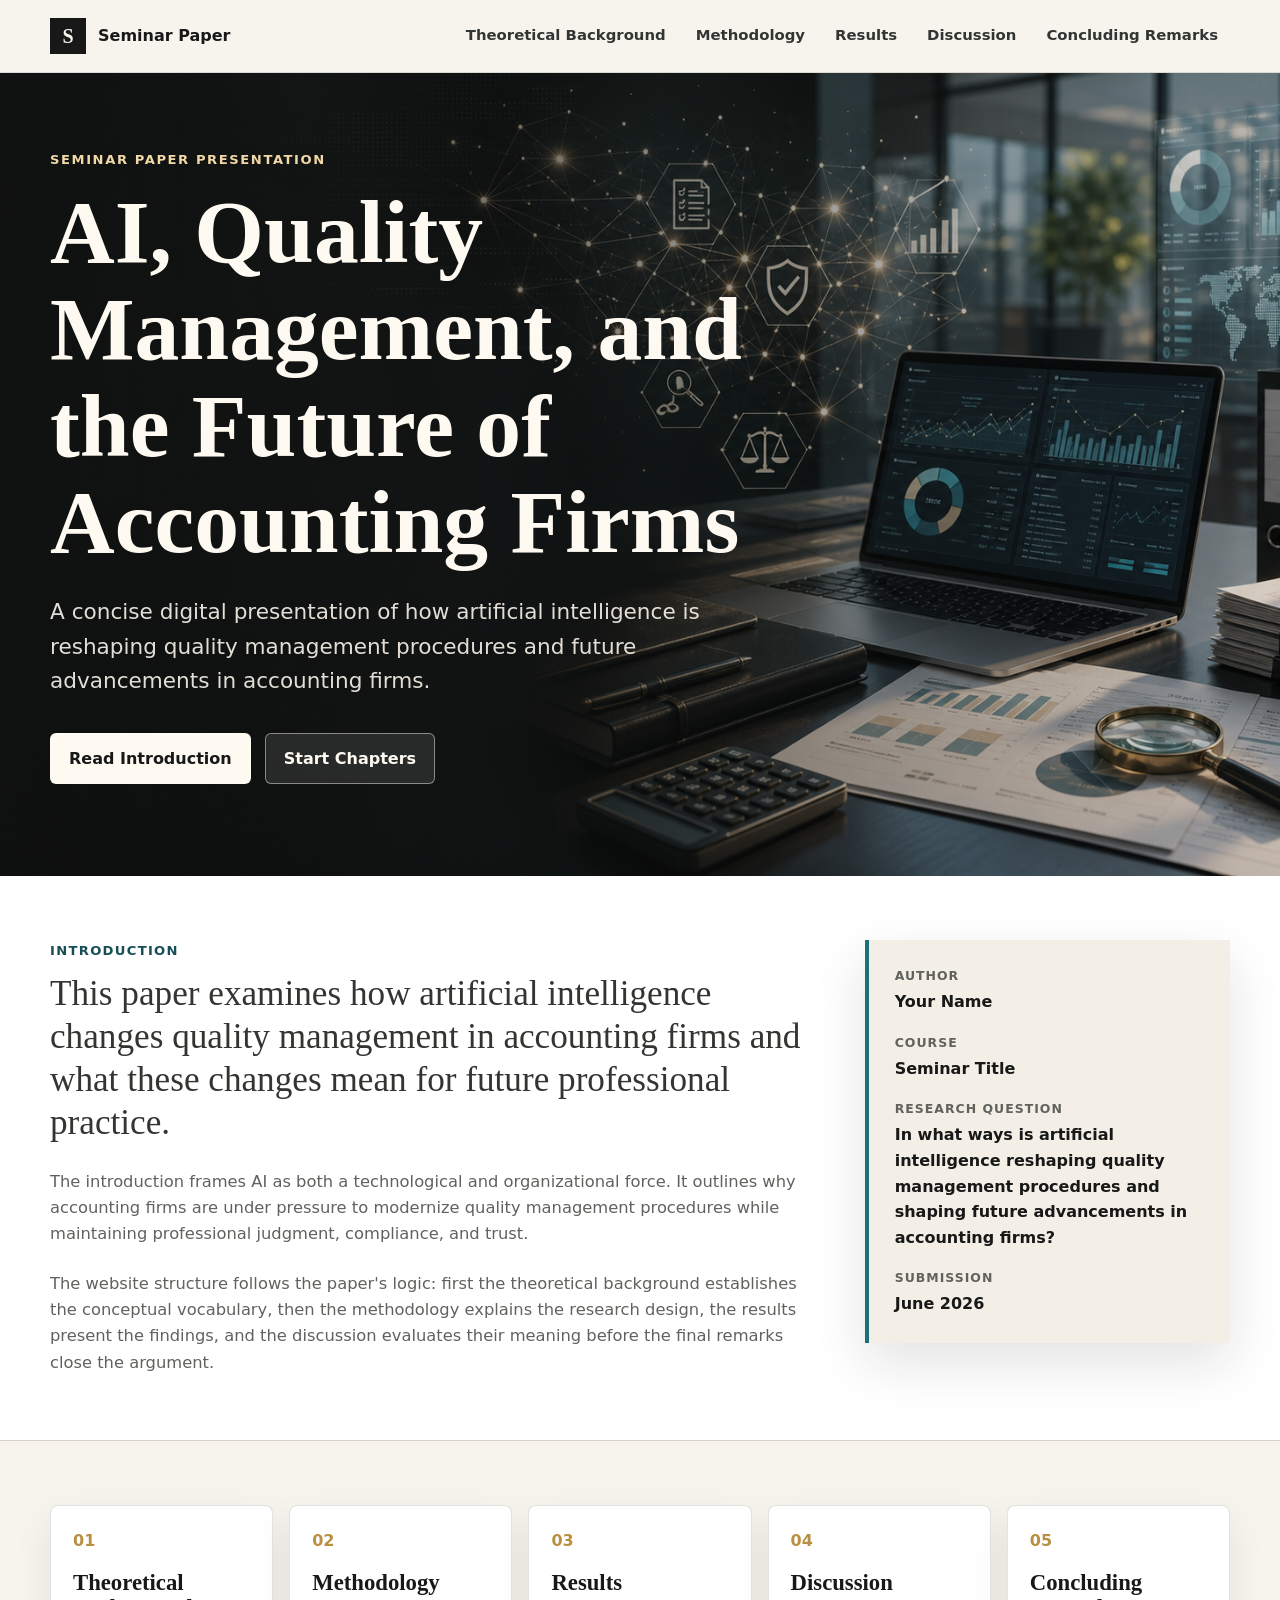
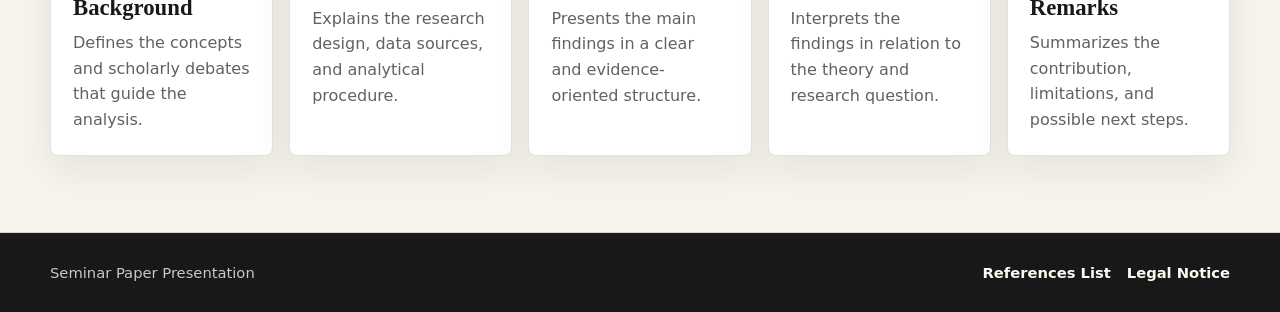
==== index.html @ 070132a9 "Add files via upload" ====
<!doctype html>
<html lang="en">
  <head>
    <meta charset="utf-8">
    <meta name="viewport" content="width=device-width, initial-scale=1">
    <title>AI and Quality Management in Accounting Firms | Introduction</title>
    <link rel="stylesheet" href="styles.css">
  </head>
  <body>
    <header class="site-header">
      <nav class="nav" aria-label="Main menu">
        <a class="brand" href="index.html" aria-current="page">
          <span class="brand-mark">S</span>
          <span>Seminar Paper</span>
        </a>
        <ul class="menu">
          <li><a href="theoretical-background.html">Theoretical Background</a></li>
          <li><a href="methodology.html">Methodology</a></li>
          <li><a href="results.html">Results</a></li>
          <li><a href="discussion.html">Discussion</a></li>
          <li><a href="concluding-remarks.html">Concluding Remarks</a></li>
        </ul>
      </nav>
    </header>

    <main>
      <section class="hero">
        <div class="hero-inner">
          <p class="eyebrow">Seminar Paper Presentation</p>
          <h1>AI, Quality Management, and the Future of Accounting Firms</h1>
          <p class="hero-copy">
            A concise digital presentation of how artificial intelligence is reshaping quality management procedures and future advancements in accounting firms.
          </p>
          <div class="hero-actions">
            <a class="button" href="#introduction">Read Introduction</a>
            <a class="button secondary" href="theoretical-background.html">Start Chapters</a>
          </div>
        </div>
      </section>

      <section class="intro-strip" id="introduction">
        <div class="intro-grid">
          <div>
            <p class="section-kicker">Introduction</p>
            <p class="lead">
              This paper examines how artificial intelligence changes quality management in accounting firms and what these changes mean for future professional practice.
            </p>
            <p class="summary">
              The introduction frames AI as both a technological and organizational force. It outlines why accounting firms are under pressure to modernize quality management procedures while maintaining professional judgment, compliance, and trust.
            </p>
            <p class="summary">
              The website structure follows the paper's logic: first the theoretical background establishes the conceptual vocabulary, then the methodology explains the research design, the results present the findings, and the discussion evaluates their meaning before the final remarks close the argument.
            </p>
          </div>

          <aside class="meta-panel" aria-label="Paper details">
            <dl class="meta-list">
              <div>
                <dt>Author</dt>
                <dd>Your Name</dd>
              </div>
              <div>
                <dt>Course</dt>
                <dd>Seminar Title</dd>
              </div>
              <div>
                <dt>Research Question</dt>
                <dd>In what ways is artificial intelligence reshaping quality management procedures and shaping future advancements in accounting firms?</dd>
              </div>
              <div>
                <dt>Submission</dt>
                <dd>June 2026</dd>
              </div>
            </dl>
          </aside>
        </div>
      </section>

      <section class="chapter-band" aria-label="Chapters">
        <div class="chapter-grid">
          <a class="chapter-card" href="theoretical-background.html">
            <span class="chapter-number">01</span>
            <h2>Theoretical Background</h2>
            <p>Defines the concepts and scholarly debates that guide the analysis.</p>
          </a>
          <a class="chapter-card" href="methodology.html">
            <span class="chapter-number">02</span>
            <h2>Methodology</h2>
            <p>Explains the research design, data sources, and analytical procedure.</p>
          </a>
          <a class="chapter-card" href="results.html">
            <span class="chapter-number">03</span>
            <h2>Results</h2>
            <p>Presents the main findings in a clear and evidence-oriented structure.</p>
          </a>
          <a class="chapter-card" href="discussion.html">
            <span class="chapter-number">04</span>
            <h2>Discussion</h2>
            <p>Interprets the findings in relation to the theory and research question.</p>
          </a>
          <a class="chapter-card" href="concluding-remarks.html">
            <span class="chapter-number">05</span>
            <h2>Concluding Remarks</h2>
            <p>Summarizes the contribution, limitations, and possible next steps.</p>
          </a>
        </div>
      </section>
    </main>

    <footer class="site-footer">
      <div class="footer-inner">
        <span>Seminar Paper Presentation</span>
        <nav class="footer-links" aria-label="Footer links">
          <a href="references.html">References List</a>
          <a href="legal-notice.html">Legal Notice</a>
        </nav>
      </div>
    </footer>
  </body>
</html>
---- styles.css ----
:root {
  --paper: #f7f4ee;
  --ink: #171817;
  --muted: #61615d;
  --line: #d8d2c8;
  --panel: #ffffff;
  --teal: #1f6f78;
  --teal-dark: #164e55;
  --gold: #b98f42;
  --rose: #9f5b63;
  --shadow: 0 20px 50px rgba(24, 27, 24, 0.12);
}

* {
  box-sizing: border-box;
}

body {
  margin: 0;
  background: var(--paper);
  color: var(--ink);
  font-family: Inter, ui-sans-serif, system-ui, -apple-system, BlinkMacSystemFont, "Segoe UI", sans-serif;
  line-height: 1.6;
}

a {
  color: inherit;
}

.site-header {
  position: sticky;
  top: 0;
  z-index: 20;
  border-bottom: 1px solid rgba(23, 24, 23, 0.12);
  background: rgba(247, 244, 238, 0.92);
  backdrop-filter: blur(16px);
}

.nav {
  display: flex;
  align-items: center;
  justify-content: space-between;
  gap: 24px;
  width: min(1180px, calc(100% - 40px));
  margin: 0 auto;
  min-height: 72px;
}

.brand {
  display: inline-flex;
  align-items: center;
  gap: 12px;
  min-width: 170px;
  text-decoration: none;
  font-weight: 800;
  letter-spacing: 0;
}

.brand-mark {
  display: grid;
  place-items: center;
  width: 36px;
  height: 36px;
  border: 1px solid rgba(23, 24, 23, 0.18);
  background: var(--ink);
  color: var(--paper);
  font-family: Georgia, "Times New Roman", serif;
  font-size: 20px;
}

.menu {
  display: flex;
  align-items: center;
  justify-content: flex-end;
  flex-wrap: wrap;
  gap: 6px;
  padding: 0;
  margin: 0;
  list-style: none;
}

.menu a {
  display: inline-flex;
  align-items: center;
  min-height: 40px;
  padding: 8px 12px;
  border-radius: 6px;
  color: #333532;
  font-size: 0.93rem;
  font-weight: 700;
  text-decoration: none;
}

.menu a:hover,
.menu a:focus-visible {
  background: rgba(31, 111, 120, 0.1);
  color: var(--teal-dark);
  outline: none;
}

.menu a[aria-current="page"] {
  background: var(--ink);
  color: var(--paper);
}

.hero {
  min-height: clamp(540px, calc(100svh - 140px), 780px);
  display: grid;
  align-items: end;
  background-image:
    linear-gradient(90deg, rgba(18, 20, 18, 0.78) 0%, rgba(18, 20, 18, 0.56) 43%, rgba(18, 20, 18, 0.14) 100%),
    url("assets/hero-ai-accounting-landing.png");
  background-size: cover;
  background-position: center;
}

.hero-inner {
  width: min(1180px, calc(100% - 40px));
  margin: 0 auto;
  padding: 76px 0 92px;
  color: #fffaf1;
}

.eyebrow {
  margin: 0 0 14px;
  color: #f1d8a6;
  font-size: 0.82rem;
  font-weight: 800;
  letter-spacing: 0.12em;
  text-transform: uppercase;
}

h1,
h2,
h3 {
  font-family: Georgia, "Times New Roman", serif;
  line-height: 1.08;
  letter-spacing: 0;
}

h1 {
  max-width: 820px;
  margin: 0;
  font-size: clamp(2.75rem, 7vw, 6.3rem);
  font-weight: 700;
}

.hero-copy {
  max-width: 650px;
  margin: 24px 0 0;
  color: rgba(255, 250, 241, 0.88);
  font-size: clamp(1.05rem, 2vw, 1.35rem);
}

.hero-actions {
  display: flex;
  flex-wrap: wrap;
  gap: 14px;
  margin-top: 34px;
}

.button {
  display: inline-flex;
  align-items: center;
  justify-content: center;
  min-height: 48px;
  padding: 12px 18px;
  border: 1px solid rgba(255, 250, 241, 0.46);
  border-radius: 6px;
  background: #fffaf1;
  color: var(--ink);
  font-weight: 800;
  text-decoration: none;
}

.button.secondary {
  background: rgba(255, 250, 241, 0.1);
  color: #fffaf1;
}

.button:hover,
.button:focus-visible {
  transform: translateY(-1px);
  outline: none;
}

.intro-strip {
  border-bottom: 1px solid var(--line);
  background: var(--panel);
}

.intro-grid,
.page-grid {
  width: min(1180px, calc(100% - 40px));
  margin: 0 auto;
}

.intro-grid {
  display: grid;
  grid-template-columns: minmax(0, 1.35fr) minmax(260px, 0.65fr);
  gap: 56px;
  padding: 64px 0;
}

.section-kicker {
  margin: 0 0 12px;
  color: var(--teal-dark);
  font-size: 0.82rem;
  font-weight: 900;
  letter-spacing: 0.1em;
  text-transform: uppercase;
}

.lead {
  margin: 0;
  color: #343531;
  font-family: Georgia, "Times New Roman", serif;
  font-size: clamp(1.45rem, 2.8vw, 2.2rem);
  line-height: 1.22;
}

.summary {
  margin: 24px 0 0;
  color: var(--muted);
  font-size: 1.02rem;
}

.meta-panel {
  align-self: start;
  border-left: 4px solid var(--teal);
  background: #f3efe6;
  box-shadow: var(--shadow);
  padding: 26px;
}

.meta-list {
  display: grid;
  gap: 18px;
  margin: 0;
}

.meta-list div {
  display: grid;
  gap: 3px;
}

.meta-list dt {
  color: var(--muted);
  font-size: 0.78rem;
  font-weight: 800;
  letter-spacing: 0.08em;
  text-transform: uppercase;
}

.meta-list dd {
  margin: 0;
  font-weight: 800;
}

.chapter-band {
  padding: 64px 0 76px;
}

.chapter-grid {
  display: grid;
  grid-template-columns: repeat(5, minmax(0, 1fr));
  gap: 16px;
  width: min(1180px, calc(100% - 40px));
  margin: 0 auto;
}

.chapter-card {
  display: flex;
  flex-direction: column;
  min-height: 238px;
  padding: 22px;
  border: 1px solid rgba(23, 24, 23, 0.12);
  border-radius: 8px;
  background: var(--panel);
  text-decoration: none;
  box-shadow: 0 14px 38px rgba(24, 27, 24, 0.08);
}

.chapter-card:hover,
.chapter-card:focus-visible {
  border-color: rgba(31, 111, 120, 0.38);
  transform: translateY(-3px);
  outline: none;
}

.chapter-number {
  color: var(--gold);
  font-weight: 900;
}

.chapter-card h2 {
  margin: 18px 0 10px;
  font-size: 1.42rem;
}

.chapter-card p {
  margin: 0;
  color: var(--muted);
}

.page-hero {
  border-bottom: 1px solid var(--line);
  background:
    linear-gradient(135deg, rgba(31, 111, 120, 0.12), transparent 42%),
    #fffaf1;
}

.page-hero-image {
  min-height: 380px;
  display: grid;
  align-items: end;
  color: #fffaf1;
  background-size: cover;
  background-position: center;
}

.page-hero-image.theoretical-hero {
  background-image:
    linear-gradient(90deg, rgba(18, 20, 18, 0.78) 0%, rgba(18, 20, 18, 0.5) 48%, rgba(18, 20, 18, 0.22) 100%),
    url("assets/header-theoretical-ai-quality.png");
}

.page-hero-image.methodology-hero {
  background-image:
    linear-gradient(90deg, rgba(18, 20, 18, 0.75) 0%, rgba(18, 20, 18, 0.46) 50%, rgba(18, 20, 18, 0.16) 100%),
    url("assets/header-methodology-ai-audit.png");
}

.page-hero-image.results-hero {
  background-image:
    linear-gradient(90deg, rgba(18, 20, 18, 0.76) 0%, rgba(18, 20, 18, 0.48) 48%, rgba(18, 20, 18, 0.18) 100%),
    url("assets/hero-research-desk.png");
}

.page-hero-image.discussion-hero {
  background-image:
    linear-gradient(90deg, rgba(18, 20, 18, 0.78) 0%, rgba(18, 20, 18, 0.5) 48%, rgba(18, 20, 18, 0.2) 100%),
    url("assets/header-discussion-ai-governance.png");
}

.page-hero-image.concluding-hero {
  background-image:
    linear-gradient(90deg, rgba(18, 20, 18, 0.76) 0%, rgba(18, 20, 18, 0.44) 48%, rgba(18, 20, 18, 0.14) 100%),
    url("assets/header-concluding-ai-future.png");
}

.page-hero-inner {
  width: min(1180px, calc(100% - 40px));
  margin: 0 auto;
  padding: 74px 0 60px;
}

.page-hero-image .page-hero-inner {
  padding: 96px 0 72px;
}

.page-hero h1 {
  max-width: 900px;
  color: var(--ink);
  font-size: clamp(2.6rem, 6vw, 5.2rem);
}

.page-hero-image h1 {
  color: #fffaf1;
}

.page-hero p {
  max-width: 760px;
  margin: 20px 0 0;
  color: var(--muted);
  font-size: 1.16rem;
}

.page-hero-image p {
  color: rgba(255, 250, 241, 0.88);
}

.page-grid {
  display: grid;
  grid-template-columns: minmax(190px, 0.28fr) minmax(0, 0.72fr);
  gap: 56px;
  padding: 58px 0 80px;
}

.toc {
  position: sticky;
  top: 100px;
  align-self: start;
  border-left: 3px solid var(--gold);
  padding-left: 18px;
}

.toc p {
  margin: 0 0 12px;
  color: var(--muted);
  font-size: 0.78rem;
  font-weight: 900;
  letter-spacing: 0.08em;
  text-transform: uppercase;
}

.toc a {
  display: block;
  margin: 10px 0;
  color: #3c3e3a;
  font-weight: 800;
  text-decoration: none;
}

.toc a:hover,
.toc a:focus-visible {
  color: var(--teal-dark);
  outline: none;
}

.paper-content {
  min-width: 0;
}

.paper-content section + section {
  margin-top: 46px;
  padding-top: 42px;
  border-top: 1px solid var(--line);
}

.paper-content h2 {
  margin: 0 0 16px;
  font-size: clamp(1.9rem, 3vw, 2.65rem);
}

.paper-content h3 {
  margin: 26px 0 8px;
  font-size: 1.35rem;
}

.paper-content p {
  margin: 0 0 18px;
  color: #3e403c;
  font-size: 1.03rem;
}

.paper-content ul,
.paper-content ol {
  margin: 0 0 24px;
  padding-left: 24px;
  color: #3e403c;
}

.paper-content li + li {
  margin-top: 8px;
}

.quote-block {
  margin: 28px 0;
  padding: 24px 28px;
  border-left: 4px solid var(--rose);
  background: #fffaf1;
  color: #31322f;
  font-family: Georgia, "Times New Roman", serif;
  font-size: 1.24rem;
  line-height: 1.45;
}

.figure-panel {
  margin: 30px 0;
  border: 1px solid rgba(23, 24, 23, 0.12);
  background: var(--panel);
  box-shadow: 0 16px 40px rgba(24, 27, 24, 0.08);
}

.figure-head {
  display: flex;
  justify-content: space-between;
  gap: 16px;
  padding: 18px 20px;
  border-bottom: 1px solid var(--line);
  color: var(--muted);
  font-size: 0.82rem;
  font-weight: 900;
  letter-spacing: 0.06em;
  text-transform: uppercase;
}

.bar-chart {
  display: grid;
  gap: 14px;
  padding: 24px 20px 28px;
}

.bar-row {
  display: grid;
  grid-template-columns: 130px minmax(0, 1fr) 44px;
  align-items: center;
  gap: 14px;
}

.bar-label {
  font-weight: 800;
}

.bar-track {
  height: 14px;
  background: #ede8df;
}

.bar-fill {
  height: 100%;
  background: linear-gradient(90deg, var(--teal), var(--gold));
}

.next-links {
  display: flex;
  justify-content: space-between;
  gap: 16px;
  margin-top: 54px;
  padding-top: 28px;
  border-top: 1px solid var(--line);
}

.next-links a {
  display: inline-flex;
  align-items: center;
  min-height: 44px;
  padding: 10px 14px;
  border: 1px solid rgba(23, 24, 23, 0.16);
  border-radius: 6px;
  background: var(--panel);
  font-weight: 800;
  text-decoration: none;
}

.site-footer {
  border-top: 1px solid var(--line);
  background: #171817;
  color: rgba(255, 250, 241, 0.78);
}

.footer-inner {
  display: flex;
  justify-content: space-between;
  align-items: center;
  gap: 20px;
  width: min(1180px, calc(100% - 40px));
  margin: 0 auto;
  padding: 28px 0;
  font-size: 0.92rem;
}

.footer-links {
  display: flex;
  flex-wrap: wrap;
  gap: 16px;
}

.footer-links a {
  color: #fffaf1;
  font-weight: 800;
  text-decoration: none;
}

.footer-links a:hover,
.footer-links a:focus-visible {
  color: #f1d8a6;
  outline: none;
}

@media (max-width: 980px) {
  .nav {
    align-items: flex-start;
    flex-direction: column;
    padding: 16px 0;
  }

  .menu {
    justify-content: flex-start;
  }

  .hero {
    min-height: clamp(560px, calc(100svh - 180px), 680px);
  }

  .intro-grid,
  .page-grid {
    grid-template-columns: 1fr;
  }

  .chapter-grid {
    grid-template-columns: repeat(2, minmax(0, 1fr));
  }

  .toc {
    position: static;
  }
}

@media (max-width: 640px) {
  .nav,
  .hero-inner,
  .intro-grid,
  .chapter-grid,
  .page-hero-inner,
  .page-grid,
  .footer-inner {
    width: min(100% - 28px, 1180px);
  }

  .hero {
    min-height: clamp(520px, calc(100svh - 230px), 600px);
    background-position: 58% center;
  }

  .hero-inner {
    padding-bottom: 62px;
  }

  .menu a {
    min-height: 36px;
    padding: 7px 9px;
    font-size: 0.86rem;
  }

  .intro-grid,
  .chapter-band,
  .page-grid {
    padding-top: 42px;
    padding-bottom: 52px;
  }

  .chapter-grid {
    grid-template-columns: 1fr;
  }

  .bar-row {
    grid-template-columns: 1fr;
    gap: 6px;
  }

  .next-links,
  .footer-inner {
    flex-direction: column;
  }
}
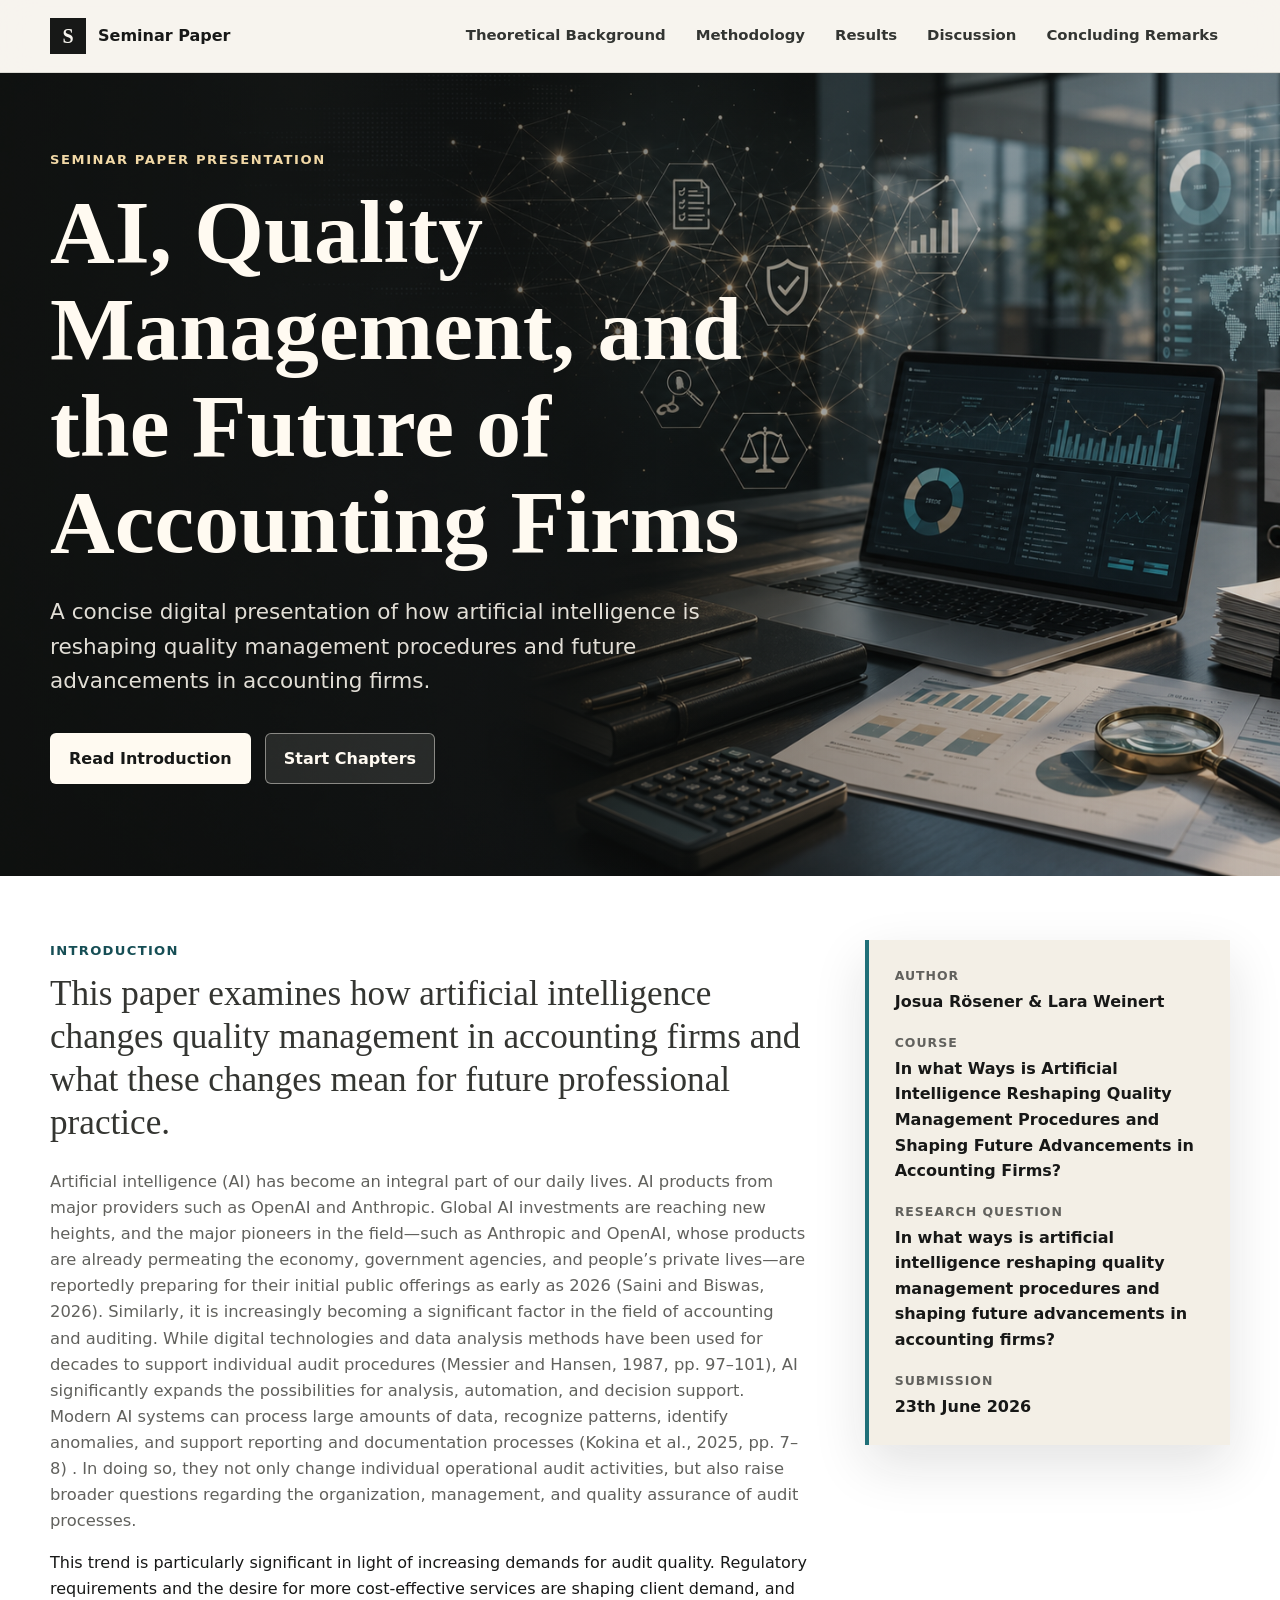
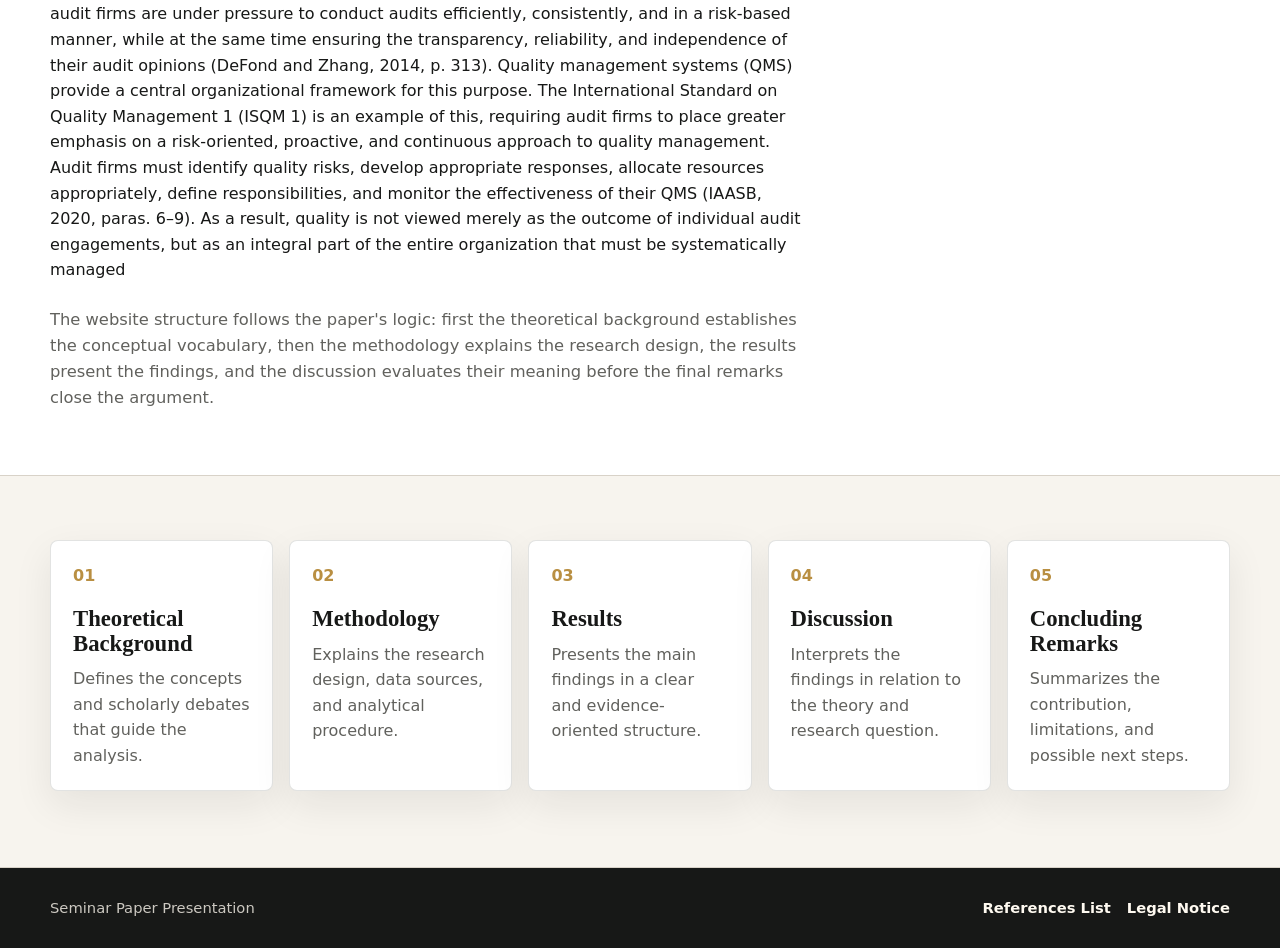
==== commit 391772be: "Update index.html" ====
--- a/index.html
+++ b/index.html
@@ -46,7 +46,9 @@
               This paper examines how artificial intelligence changes quality management in accounting firms and what these changes mean for future professional practice.
             </p>
             <p class="summary">
-              The introduction frames AI as both a technological and organizational force. It outlines why accounting firms are under pressure to modernize quality management procedures while maintaining professional judgment, compliance, and trust.
+              Artificial intelligence (AI) has become an integral part of our daily lives. AI products from major providers such as OpenAI and Anthropic. Global AI investments are reaching new heights, and the major pioneers in the field—such as Anthropic and OpenAI, whose products are already permeating the economy, government agencies, and people’s private lives—are reportedly preparing for their initial public offerings as early as 2026 (Saini and Biswas, 2026). Similarly, it is increasingly becoming a significant factor in the field of accounting and auditing. While digital technologies and data analysis methods have been used for decades to support individual audit procedures (Messier and Hansen, 1987, pp. 97–101), AI significantly expands the possibilities for analysis, automation, and decision support. Modern AI systems can process large amounts of data, recognize patterns, identify anomalies, and support reporting and documentation processes (Kokina et al., 2025, pp. 7–8) . In doing so, they not only change individual operational audit activities, but also raise broader questions regarding the organization, management, and quality assurance of audit processes.
+            <p>This trend is particularly significant in light of increasing demands for audit quality. Regulatory requirements and the desire for more cost-effective services are shaping client demand, and audit firms are under pressure to conduct audits efficiently, consistently, and in a risk-based manner, while at the same time ensuring the transparency, reliability, and independence of their audit opinions (DeFond and Zhang, 2014, p. 313). Quality management systems (QMS) provide a central organizational framework for this purpose. The International Standard on Quality Management 1 (ISQM 1) is an example of this, requiring audit firms to place greater emphasis on a risk-oriented, proactive, and continuous approach to quality management. Audit firms must identify quality risks, develop appropriate responses, allocate resources appropriately, define responsibilities, and monitor the effectiveness of their QMS (IAASB, 2020, paras. 6–9). As a result, quality is not viewed merely as the outcome of individual audit engagements, but as an integral part of the entire organization that must be systematically managed</p>
+            
             </p>
             <p class="summary">
               The website structure follows the paper's logic: first the theoretical background establishes the conceptual vocabulary, then the methodology explains the research design, the results present the findings, and the discussion evaluates their meaning before the final remarks close the argument.
@@ -57,11 +59,11 @@
             <dl class="meta-list">
               <div>
                 <dt>Author</dt>
-                <dd>Your Name</dd>
+                <dd>Josua Rösener & Lara Weinert</dd>
               </div>
               <div>
                 <dt>Course</dt>
-                <dd>Seminar Title</dd>
+                <dd>In what Ways is Artificial Intelligence Reshaping Quality Management Procedures and Shaping Future Advancements in Accounting Firms?</dd>
               </div>
               <div>
                 <dt>Research Question</dt>
@@ -69,7 +71,7 @@
               </div>
               <div>
                 <dt>Submission</dt>
-                <dd>June 2026</dd>
+                <dd>23th June 2026</dd>
               </div>
             </dl>
           </aside>
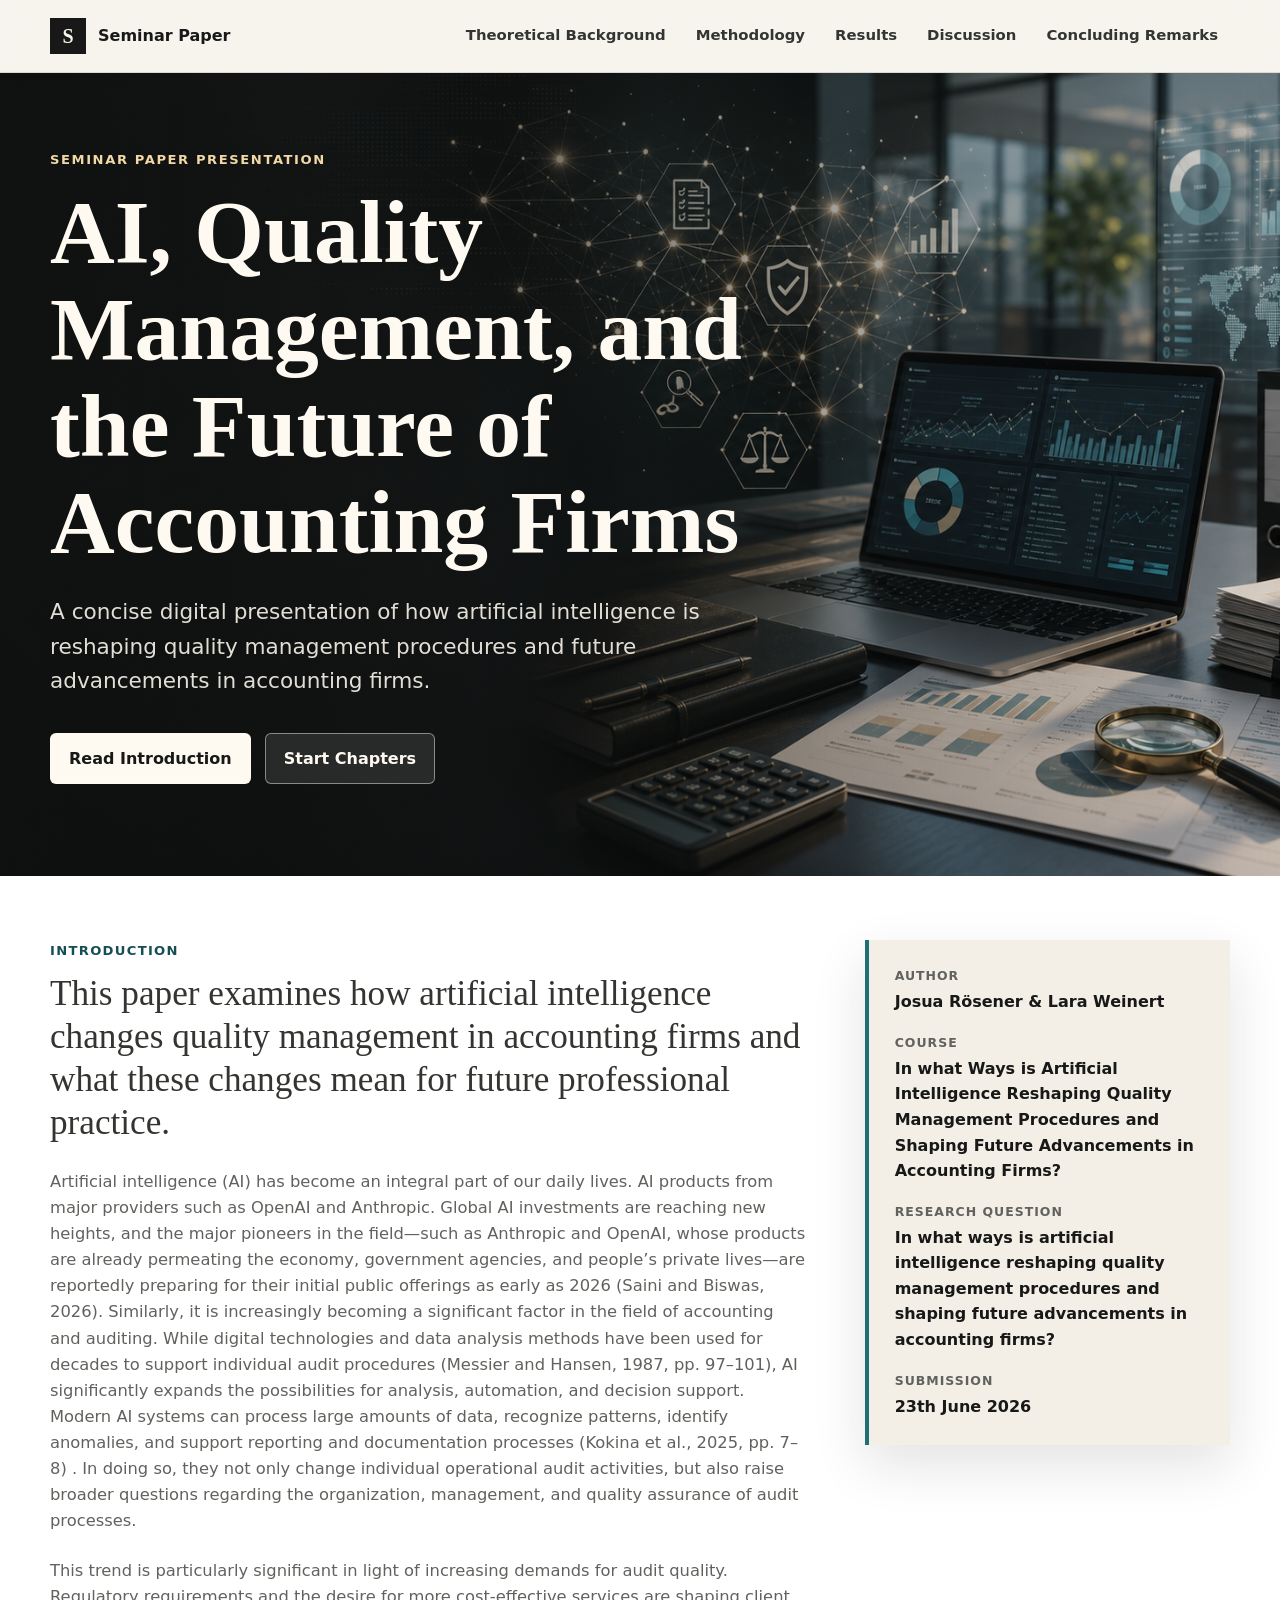
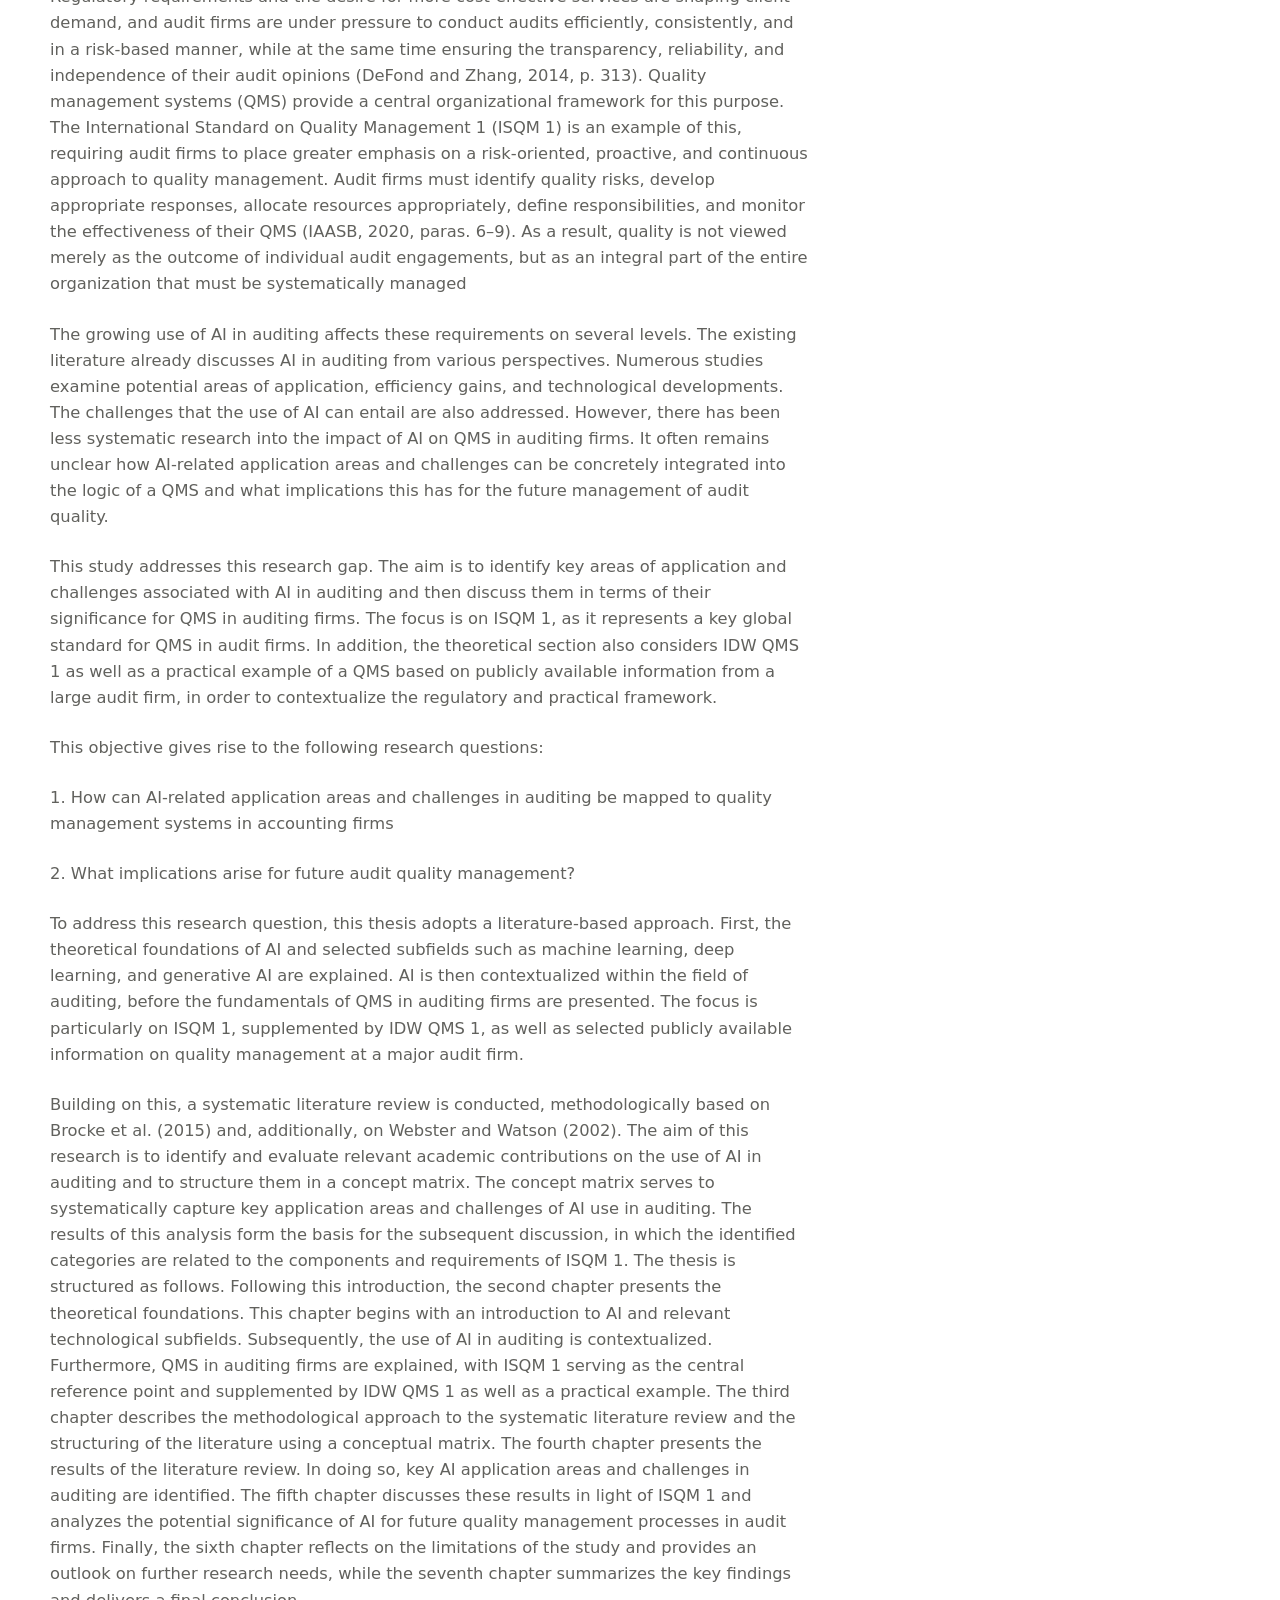
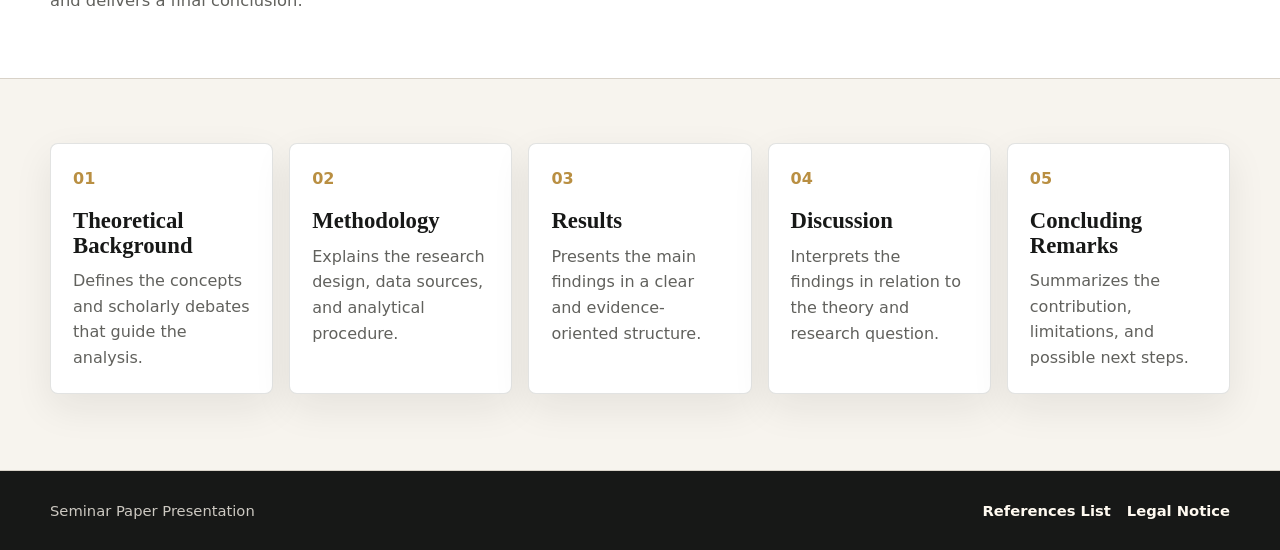
==== commit 5512bb91: "Update index.html" ====
--- a/index.html
+++ b/index.html
@@ -47,12 +47,35 @@
             </p>
             <p class="summary">
               Artificial intelligence (AI) has become an integral part of our daily lives. AI products from major providers such as OpenAI and Anthropic. Global AI investments are reaching new heights, and the major pioneers in the field—such as Anthropic and OpenAI, whose products are already permeating the economy, government agencies, and people’s private lives—are reportedly preparing for their initial public offerings as early as 2026 (Saini and Biswas, 2026). Similarly, it is increasingly becoming a significant factor in the field of accounting and auditing. While digital technologies and data analysis methods have been used for decades to support individual audit procedures (Messier and Hansen, 1987, pp. 97–101), AI significantly expands the possibilities for analysis, automation, and decision support. Modern AI systems can process large amounts of data, recognize patterns, identify anomalies, and support reporting and documentation processes (Kokina et al., 2025, pp. 7–8) . In doing so, they not only change individual operational audit activities, but also raise broader questions regarding the organization, management, and quality assurance of audit processes.
-            <p>This trend is particularly significant in light of increasing demands for audit quality. Regulatory requirements and the desire for more cost-effective services are shaping client demand, and audit firms are under pressure to conduct audits efficiently, consistently, and in a risk-based manner, while at the same time ensuring the transparency, reliability, and independence of their audit opinions (DeFond and Zhang, 2014, p. 313). Quality management systems (QMS) provide a central organizational framework for this purpose. The International Standard on Quality Management 1 (ISQM 1) is an example of this, requiring audit firms to place greater emphasis on a risk-oriented, proactive, and continuous approach to quality management. Audit firms must identify quality risks, develop appropriate responses, allocate resources appropriately, define responsibilities, and monitor the effectiveness of their QMS (IAASB, 2020, paras. 6–9). As a result, quality is not viewed merely as the outcome of individual audit engagements, but as an integral part of the entire organization that must be systematically managed</p>
-            
+             </p>
+            <p class="summary">
+              This trend is particularly significant in light of increasing demands for audit quality. Regulatory requirements and the desire for more cost-effective services are shaping client demand, and audit firms are under pressure to conduct audits efficiently, consistently, and in a risk-based manner, while at the same time ensuring the transparency, reliability, and independence of their audit opinions (DeFond and Zhang, 2014, p. 313). Quality management systems (QMS) provide a central organizational framework for this purpose. The International Standard on Quality Management 1 (ISQM 1) is an example of this, requiring audit firms to place greater emphasis on a risk-oriented, proactive, and continuous approach to quality management. Audit firms must identify quality risks, develop appropriate responses, allocate resources appropriately, define responsibilities, and monitor the effectiveness of their QMS (IAASB, 2020, paras. 6–9). As a result, quality is not viewed merely as the outcome of individual audit engagements, but as an integral part of the entire organization that must be systematically managed</p>
+             </p>
+             <p class="summary">
+             The growing use of AI in auditing affects these requirements on several levels. The existing literature already discusses AI in auditing from various perspectives. Numerous studies examine potential areas of application, efficiency gains, and technological developments. The challenges that the use of AI can entail are also addressed. However, there has been less systematic research into the impact of AI on QMS in auditing firms. It often remains unclear how AI-related application areas and challenges can be concretely integrated into the logic of a QMS and what implications this has for the future management of audit quality.
             </p>
             <p class="summary">
-              The website structure follows the paper's logic: first the theoretical background establishes the conceptual vocabulary, then the methodology explains the research design, the results present the findings, and the discussion evaluates their meaning before the final remarks close the argument.
+                This study addresses this research gap. The aim is to identify key areas of application and challenges associated with AI in auditing and then discuss them in terms of their significance for QMS in auditing firms. The focus is on ISQM 1, as it represents a key global standard for QMS in audit firms. In addition, the theoretical section also considers IDW QMS 1 as well as a practical example of a QMS based on publicly available information from a large audit firm, in order to contextualize the regulatory and practical framework.
             </p>
+            <p class="summary">
+              This objective gives rise to the following research questions:
+            </p>
+            <p class="summary">
+                1.	How can AI-related application areas and challenges in auditing be mapped to quality management systems in accounting firms
+            </p>
+
+            <p class="summary">
+                2.	What implications arise for future audit quality management?
+            </p>
+            
+            <p class="summary">
+                To address this research question, this thesis adopts a literature-based approach. First, the theoretical foundations of AI and selected subfields such as machine learning, deep learning, and generative AI are explained. AI is then contextualized within the field of auditing, before the fundamentals of QMS in auditing firms are presented. The focus is particularly on ISQM 1, supplemented by IDW QMS 1, as well as selected publicly available information on quality management at a major audit firm. 
+              
+            </p>
+             <p class="summary">
+                Building on this, a systematic literature review is conducted, methodologically based on Brocke et al. (2015) and, additionally, on Webster and Watson (2002). The aim of this research is to identify and evaluate relevant academic contributions on the use of AI in auditing and to structure them in a concept matrix. The concept matrix serves to systematically capture key application areas and challenges of AI use in auditing. The results of this analysis form the basis for the subsequent discussion, in which the identified categories are related to the components and requirements of ISQM 1. The thesis is structured as follows. Following this introduction, the second chapter presents the theoretical foundations. This chapter begins with an introduction to AI and relevant technological subfields. Subsequently, the use of AI in auditing is contextualized. Furthermore, QMS in auditing firms are explained, with ISQM 1 serving as the central reference point and supplemented by IDW QMS 1 as well as a practical example. The third chapter describes the methodological approach to the systematic literature review and the structuring of the literature using a conceptual matrix. The fourth chapter presents the results of the literature review. In doing so, key AI application areas and challenges in auditing are identified. The fifth chapter discusses these results in light of ISQM 1 and analyzes the potential significance of AI for future quality management processes in audit firms. Finally, the sixth chapter reflects on the limitations of the study and provides an outlook on further research needs, while the seventh chapter summarizes the key findings and delivers a final conclusion.
+             </p>
+  
           </div>
 
           <aside class="meta-panel" aria-label="Paper details">
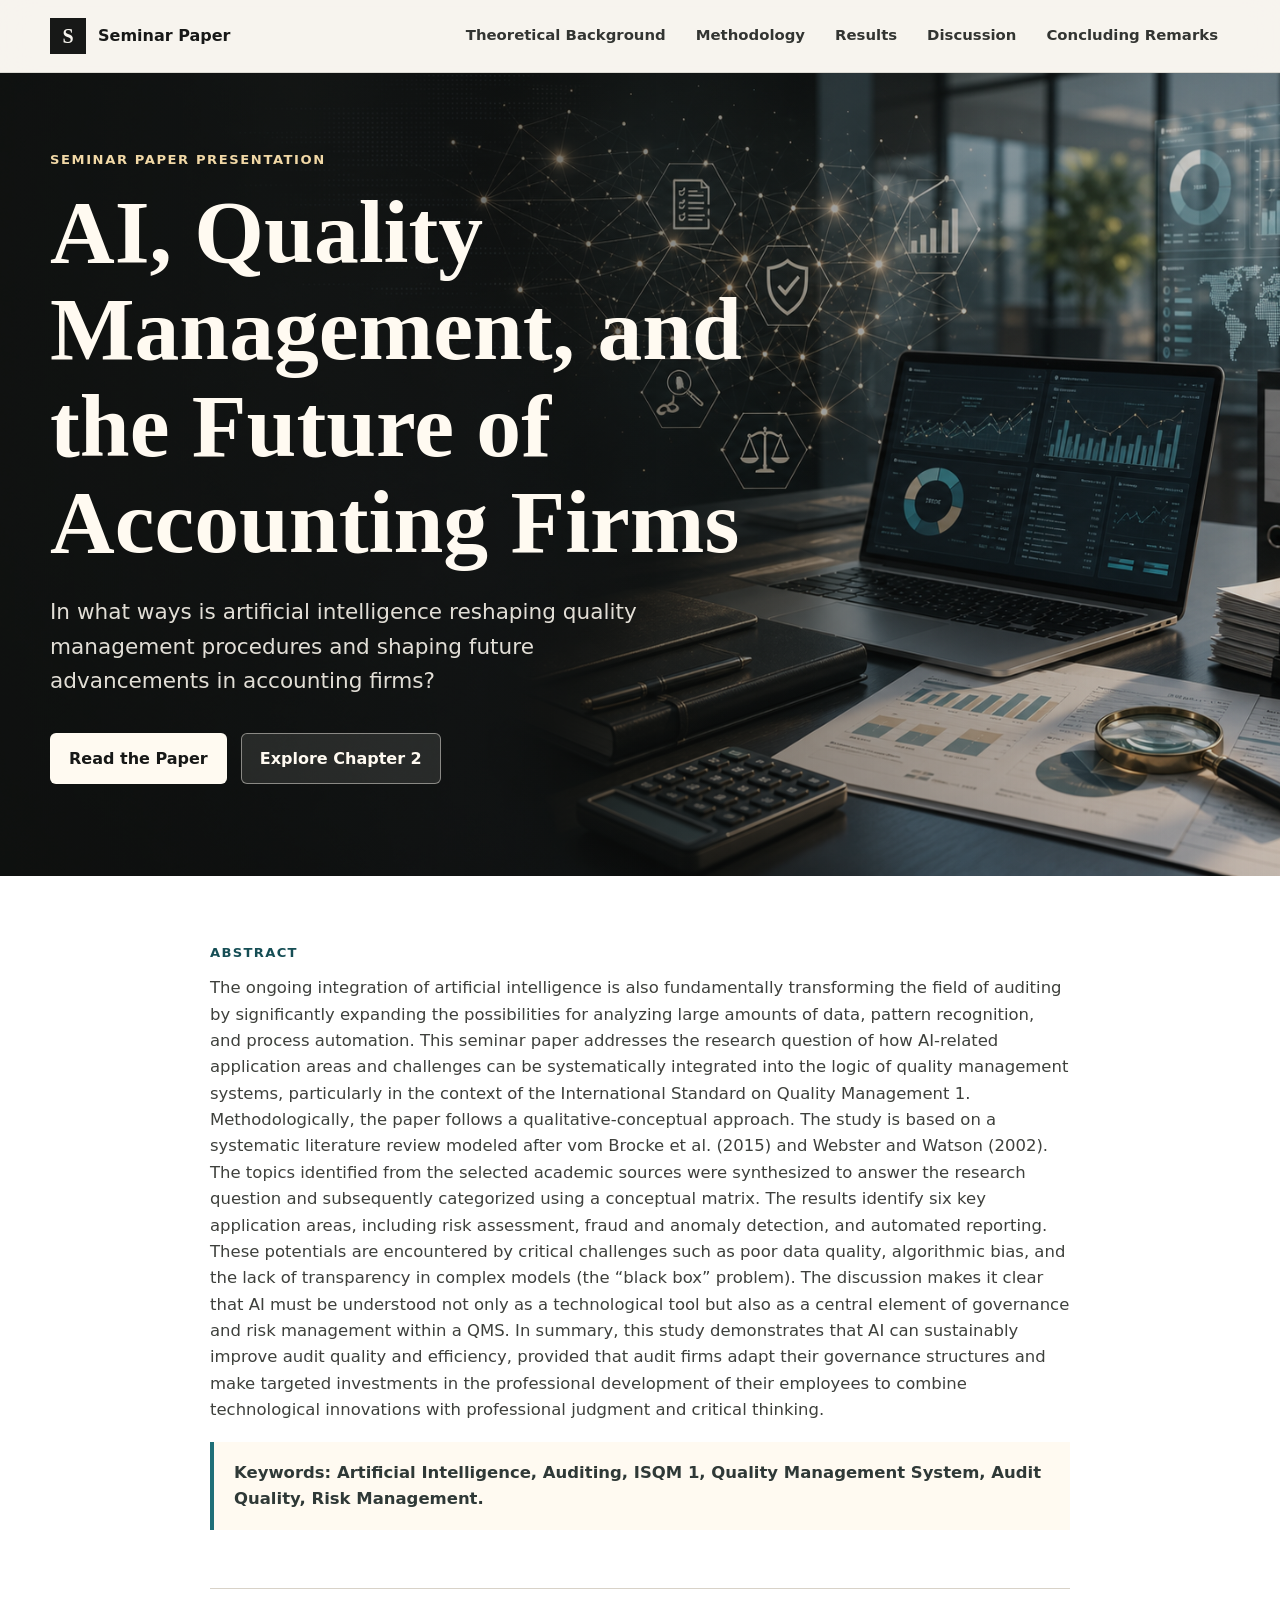
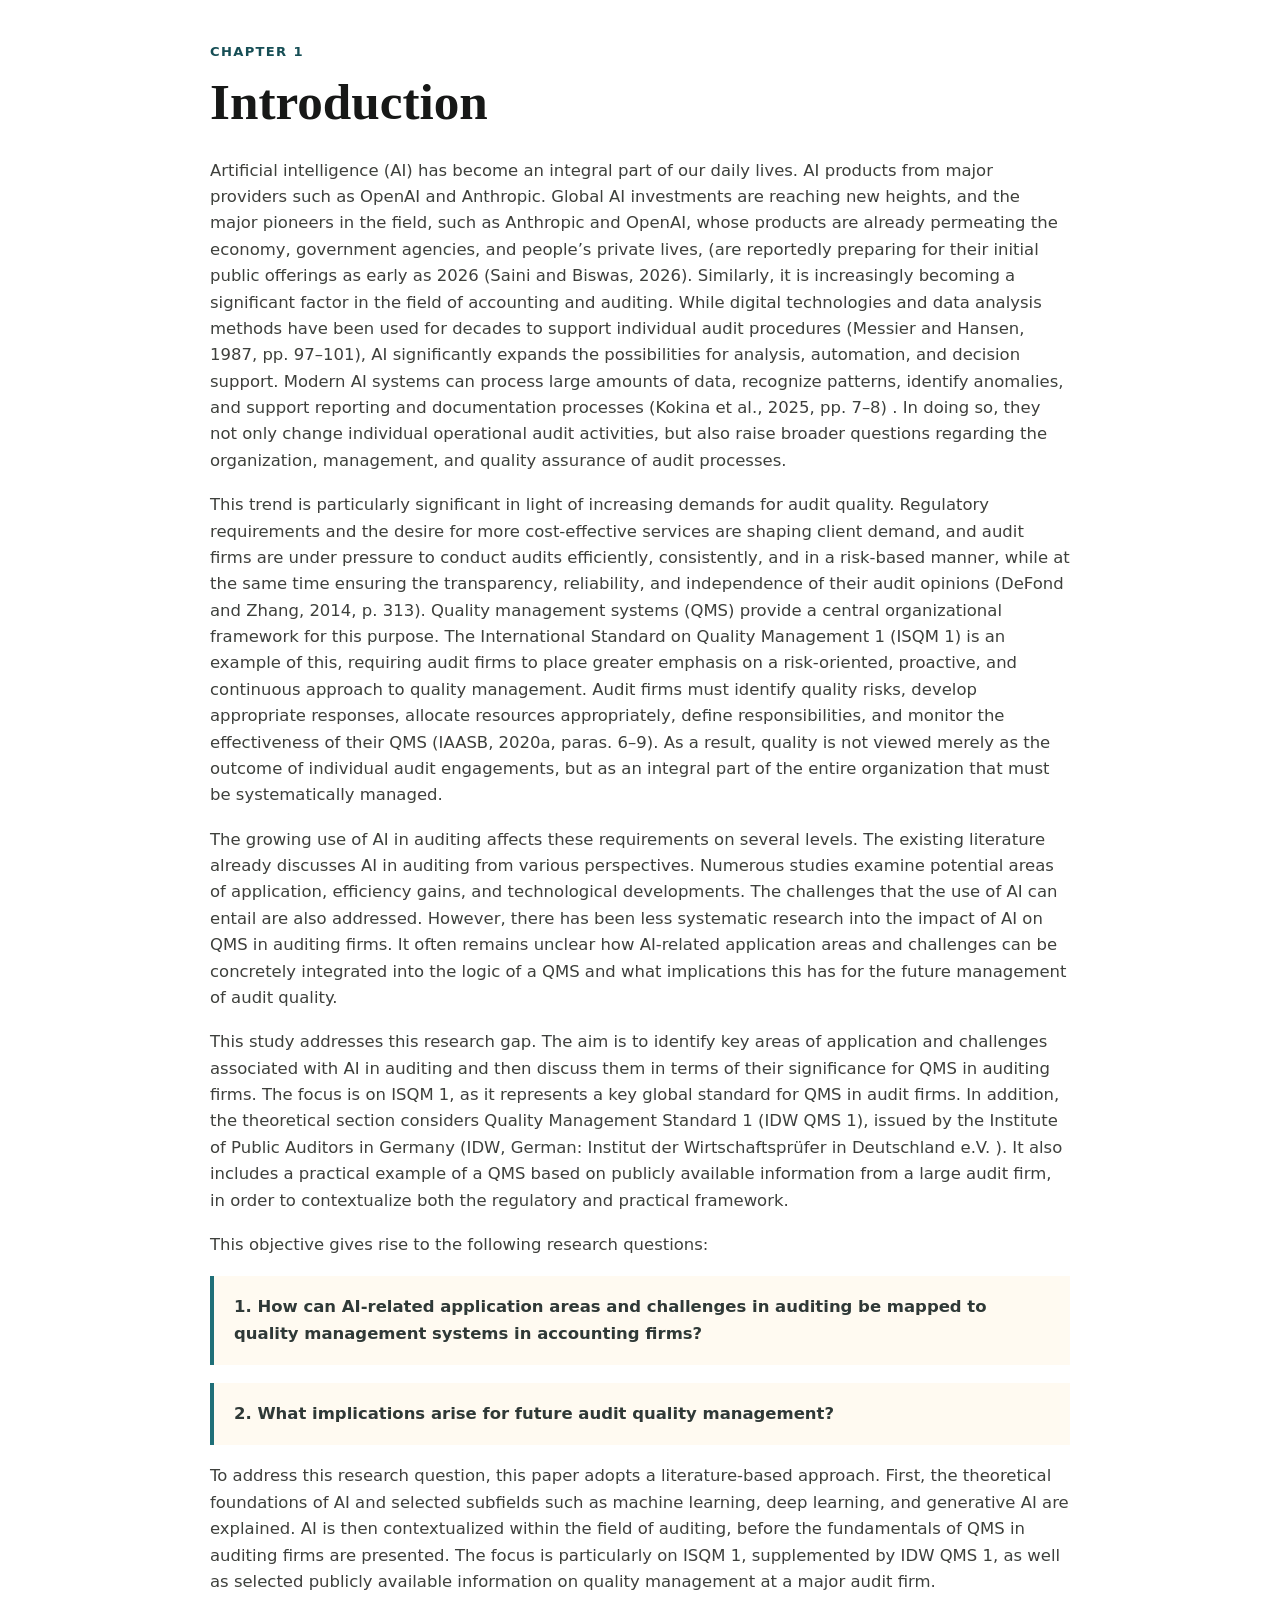
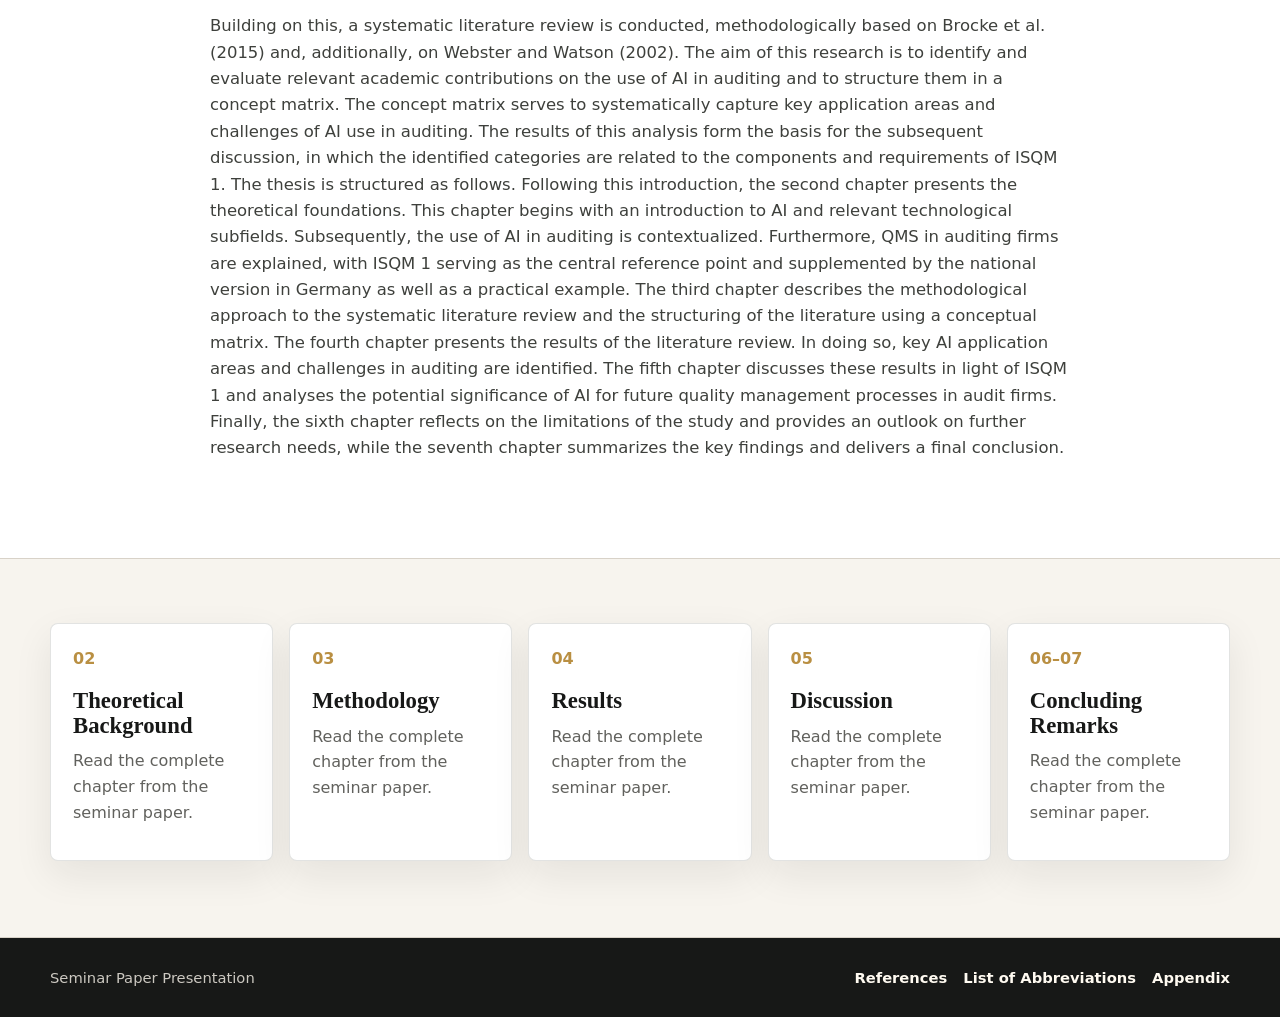
==== commit 034bcee1: "Add files via upload" ====
--- a/index.html
+++ b/index.html
@@ -7,139 +7,67 @@
     <link rel="stylesheet" href="styles.css">
   </head>
   <body>
-    <header class="site-header">
-      <nav class="nav" aria-label="Main menu">
-        <a class="brand" href="index.html" aria-current="page">
-          <span class="brand-mark">S</span>
-          <span>Seminar Paper</span>
-        </a>
-        <ul class="menu">
-          <li><a href="theoretical-background.html">Theoretical Background</a></li>
-          <li><a href="methodology.html">Methodology</a></li>
-          <li><a href="results.html">Results</a></li>
-          <li><a href="discussion.html">Discussion</a></li>
-          <li><a href="concluding-remarks.html">Concluding Remarks</a></li>
-        </ul>
+    
+  <header class="site-header">
+    <nav class="nav" aria-label="Main menu">
+      <a class="brand" href="index.html" aria-current="page">
+        <span class="brand-mark">S</span><span>Seminar Paper</span>
+      </a>
+      <ul class="menu">
+        <li><a href="theoretical-background.html">Theoretical Background</a></li><li><a href="methodology.html">Methodology</a></li><li><a href="results.html">Results</a></li><li><a href="discussion.html">Discussion</a></li><li><a href="concluding-remarks.html">Concluding Remarks</a></li>
+      </ul>
+    </nav>
+  </header>
+    <main>
+  <section class="hero">
+    <div class="hero-inner">
+      <p class="eyebrow">Seminar Paper Presentation</p>
+      <h1>AI, Quality Management, and the Future of Accounting Firms</h1>
+      <p class="hero-copy">In what ways is artificial intelligence reshaping quality management procedures and shaping future advancements in accounting firms?</p>
+      <div class="hero-actions">
+        <a class="button" href="#abstract">Read the Paper</a>
+        <a class="button secondary" href="theoretical-background.html">Explore Chapter 2</a>
+      </div>
+    </div>
+  </section>
+  <section class="intro-strip">
+    <div class="reading-column">
+      <section id="abstract" class="landing-section">
+        <p class="section-kicker">Abstract</p>
+        <div class="paper-content long-form"><p>The ongoing integration of artificial intelligence is also fundamentally transforming the field of auditing by significantly expanding the possibilities for analyzing large amounts of data, pattern recognition, and process automation. This seminar paper addresses the research question of how AI-related application areas and challenges can be systematically integrated into the logic of quality management systems, particularly in the context of the International Standard on Quality Management 1. Methodologically, the paper follows a qualitative-conceptual approach. The study is based on a systematic literature review modeled after vom Brocke et al. (2015) and Webster and Watson (2002). The topics identified from the selected academic sources were synthesized to answer the research question and subsequently categorized using a conceptual matrix. The results identify six key application areas, including risk assessment, fraud and anomaly detection, and automated reporting. These potentials are encountered by critical challenges such as poor data quality, algorithmic bias, and the lack of transparency in complex models (the “black box” problem). The discussion makes it clear that AI must be understood not only as a technological tool but also as a central element of governance and risk management within a QMS. In summary, this study demonstrates that AI can sustainably improve audit quality and efficiency, provided that audit firms adapt their governance structures and make targeted investments in the professional development of their employees to combine technological innovations with professional judgment and critical thinking.</p>
+<p class="keywords">Keywords: Artificial Intelligence, Auditing, ISQM 1, Quality Management System, Audit Quality, Risk Management.</p></div>
+      </section>
+      <section id="introduction" class="landing-section">
+        <p class="section-kicker">Chapter 1</p>
+        <h2 class="landing-heading">Introduction</h2>
+        <div class="paper-content long-form">
+<p>Artificial intelligence (AI) has become an integral part of our daily lives. AI products from major providers such as OpenAI and Anthropic. Global AI investments are reaching new heights, and the major pioneers in the field, such as Anthropic and OpenAI, whose products are already permeating the economy, government agencies, and people’s private lives, (are reportedly preparing for their initial public offerings as early as 2026 (Saini and Biswas, 2026). Similarly, it is increasingly becoming a significant factor in the field of accounting and auditing. While digital technologies and data analysis methods have been used for decades to support individual audit procedures (Messier and Hansen, 1987, pp. 97–101), AI significantly expands the possibilities for analysis, automation, and decision support. Modern AI systems can process large amounts of data, recognize patterns, identify anomalies, and support reporting and documentation processes (Kokina et al., 2025, pp. 7–8) . In doing so, they not only change individual operational audit activities, but also raise broader questions regarding the organization, management, and quality assurance of audit processes.</p>
+<p>This trend is particularly significant in light of increasing demands for audit quality. Regulatory requirements and the desire for more cost-effective services are shaping client demand, and audit firms are under pressure to conduct audits efficiently, consistently, and in a risk-based manner, while at the same time ensuring the transparency, reliability, and independence of their audit opinions (DeFond and Zhang, 2014, p. 313). Quality management systems (QMS) provide a central organizational framework for this purpose. The International Standard on Quality Management 1 (ISQM 1) is an example of this, requiring audit firms to place greater emphasis on a risk-oriented, proactive, and continuous approach to quality management. Audit firms must identify quality risks, develop appropriate responses, allocate resources appropriately, define responsibilities, and monitor the effectiveness of their QMS (IAASB, 2020a, paras. 6–9). As a result, quality is not viewed merely as the outcome of individual audit engagements, but as an integral part of the entire organization that must be systematically managed.</p>
+<p>The growing use of AI in auditing affects these requirements on several levels. The existing literature already discusses AI in auditing from various perspectives. Numerous studies examine potential areas of application, efficiency gains, and technological developments. The challenges that the use of AI can entail are also addressed. However, there has been less systematic research into the impact of AI on QMS in auditing firms. It often remains unclear how AI-related application areas and challenges can be concretely integrated into the logic of a QMS and what implications this has for the future management of audit quality.</p>
+<p>This study addresses this research gap. The aim is to identify key areas of application and challenges associated with AI in auditing and then discuss them in terms of their significance for QMS in auditing firms. The focus is on ISQM 1, as it represents a key global standard for QMS in audit firms. In addition, the theoretical section considers Quality Management Standard 1 (IDW QMS 1), issued by the Institute of Public Auditors in Germany (IDW, German: Institut der Wirtschaftsprüfer in Deutschland e.V. ). It also includes a practical example of a QMS based on publicly available information from a large audit firm, in order to contextualize both the regulatory and practical framework.</p>
+<p>This objective gives rise to the following research questions:</p>
+<p class="research-question">1. How can AI-related application areas and challenges in auditing be mapped to quality management systems in accounting firms?</p>
+<p class="research-question">2. What implications arise for future audit quality management?</p>
+<p>To address this research question, this paper adopts a literature-based approach. First, the theoretical foundations of AI and selected subfields such as machine learning, deep learning, and generative AI are explained. AI is then contextualized within the field of auditing, before the fundamentals of QMS in auditing firms are presented. The focus is particularly on ISQM 1, supplemented by IDW QMS 1, as well as selected publicly available information on quality management at a major audit firm.</p>
+<p>Building on this, a systematic literature review is conducted, methodologically based on Brocke et al. (2015) and, additionally, on Webster and Watson (2002). The aim of this research is to identify and evaluate relevant academic contributions on the use of AI in auditing and to structure them in a concept matrix. The concept matrix serves to systematically capture key application areas and challenges of AI use in auditing. The results of this analysis form the basis for the subsequent discussion, in which the identified categories are related to the components and requirements of ISQM 1. The thesis is structured as follows. Following this introduction, the second chapter presents the theoretical foundations. This chapter begins with an introduction to AI and relevant technological subfields. Subsequently, the use of AI in auditing is contextualized. Furthermore, QMS in auditing firms are explained, with ISQM 1 serving as the central reference point and supplemented by the national version in Germany as well as a practical example. The third chapter describes the methodological approach to the systematic literature review and the structuring of the literature using a conceptual matrix. The fourth chapter presents the results of the literature review. In doing so, key AI application areas and challenges in auditing are identified. The fifth chapter discusses these results in light of ISQM 1 and analyses the potential significance of AI for future quality management processes in audit firms. Finally, the sixth chapter reflects on the limitations of the study and provides an outlook on further research needs, while the seventh chapter summarizes the key findings and delivers a final conclusion.</p></div>
+      </section>
+    </div>
+  </section>
+  <section class="chapter-band" aria-label="Chapters">
+    <div class="chapter-grid">
+      <a class="chapter-card" href="theoretical-background.html"><span class="chapter-number">02</span><h2>Theoretical Background</h2><p>Read the complete chapter from the seminar paper.</p></a><a class="chapter-card" href="methodology.html"><span class="chapter-number">03</span><h2>Methodology</h2><p>Read the complete chapter from the seminar paper.</p></a><a class="chapter-card" href="results.html"><span class="chapter-number">04</span><h2>Results</h2><p>Read the complete chapter from the seminar paper.</p></a><a class="chapter-card" href="discussion.html"><span class="chapter-number">05</span><h2>Discussion</h2><p>Read the complete chapter from the seminar paper.</p></a><a class="chapter-card" href="concluding-remarks.html"><span class="chapter-number">06–07</span><h2>Concluding Remarks</h2><p>Read the complete chapter from the seminar paper.</p></a>
+    </div>
+  </section></main>
+    
+  <footer class="site-footer">
+    <div class="footer-inner">
+      <span>Seminar Paper Presentation</span>
+      <nav class="footer-links" aria-label="Supporting pages">
+        <a href="references.html">References</a>
+        <a href="abbreviations.html">List of Abbreviations</a>
+        <a href="appendix.html">Appendix</a>
       </nav>
-    </header>
-
-    <main>
-      <section class="hero">
-        <div class="hero-inner">
-          <p class="eyebrow">Seminar Paper Presentation</p>
-          <h1>AI, Quality Management, and the Future of Accounting Firms</h1>
-          <p class="hero-copy">
-            A concise digital presentation of how artificial intelligence is reshaping quality management procedures and future advancements in accounting firms.
-          </p>
-          <div class="hero-actions">
-            <a class="button" href="#introduction">Read Introduction</a>
-            <a class="button secondary" href="theoretical-background.html">Start Chapters</a>
-          </div>
-        </div>
-      </section>
-
-      <section class="intro-strip" id="introduction">
-        <div class="intro-grid">
-          <div>
-            <p class="section-kicker">Introduction</p>
-            <p class="lead">
-              This paper examines how artificial intelligence changes quality management in accounting firms and what these changes mean for future professional practice.
-            </p>
-            <p class="summary">
-              Artificial intelligence (AI) has become an integral part of our daily lives. AI products from major providers such as OpenAI and Anthropic. Global AI investments are reaching new heights, and the major pioneers in the field—such as Anthropic and OpenAI, whose products are already permeating the economy, government agencies, and people’s private lives—are reportedly preparing for their initial public offerings as early as 2026 (Saini and Biswas, 2026). Similarly, it is increasingly becoming a significant factor in the field of accounting and auditing. While digital technologies and data analysis methods have been used for decades to support individual audit procedures (Messier and Hansen, 1987, pp. 97–101), AI significantly expands the possibilities for analysis, automation, and decision support. Modern AI systems can process large amounts of data, recognize patterns, identify anomalies, and support reporting and documentation processes (Kokina et al., 2025, pp. 7–8) . In doing so, they not only change individual operational audit activities, but also raise broader questions regarding the organization, management, and quality assurance of audit processes.
-             </p>
-            <p class="summary">
-              This trend is particularly significant in light of increasing demands for audit quality. Regulatory requirements and the desire for more cost-effective services are shaping client demand, and audit firms are under pressure to conduct audits efficiently, consistently, and in a risk-based manner, while at the same time ensuring the transparency, reliability, and independence of their audit opinions (DeFond and Zhang, 2014, p. 313). Quality management systems (QMS) provide a central organizational framework for this purpose. The International Standard on Quality Management 1 (ISQM 1) is an example of this, requiring audit firms to place greater emphasis on a risk-oriented, proactive, and continuous approach to quality management. Audit firms must identify quality risks, develop appropriate responses, allocate resources appropriately, define responsibilities, and monitor the effectiveness of their QMS (IAASB, 2020, paras. 6–9). As a result, quality is not viewed merely as the outcome of individual audit engagements, but as an integral part of the entire organization that must be systematically managed</p>
-             </p>
-             <p class="summary">
-             The growing use of AI in auditing affects these requirements on several levels. The existing literature already discusses AI in auditing from various perspectives. Numerous studies examine potential areas of application, efficiency gains, and technological developments. The challenges that the use of AI can entail are also addressed. However, there has been less systematic research into the impact of AI on QMS in auditing firms. It often remains unclear how AI-related application areas and challenges can be concretely integrated into the logic of a QMS and what implications this has for the future management of audit quality.
-            </p>
-            <p class="summary">
-                This study addresses this research gap. The aim is to identify key areas of application and challenges associated with AI in auditing and then discuss them in terms of their significance for QMS in auditing firms. The focus is on ISQM 1, as it represents a key global standard for QMS in audit firms. In addition, the theoretical section also considers IDW QMS 1 as well as a practical example of a QMS based on publicly available information from a large audit firm, in order to contextualize the regulatory and practical framework.
-            </p>
-            <p class="summary">
-              This objective gives rise to the following research questions:
-            </p>
-            <p class="summary">
-                1.	How can AI-related application areas and challenges in auditing be mapped to quality management systems in accounting firms
-            </p>
-
-            <p class="summary">
-                2.	What implications arise for future audit quality management?
-            </p>
-            
-            <p class="summary">
-                To address this research question, this thesis adopts a literature-based approach. First, the theoretical foundations of AI and selected subfields such as machine learning, deep learning, and generative AI are explained. AI is then contextualized within the field of auditing, before the fundamentals of QMS in auditing firms are presented. The focus is particularly on ISQM 1, supplemented by IDW QMS 1, as well as selected publicly available information on quality management at a major audit firm. 
-              
-            </p>
-             <p class="summary">
-                Building on this, a systematic literature review is conducted, methodologically based on Brocke et al. (2015) and, additionally, on Webster and Watson (2002). The aim of this research is to identify and evaluate relevant academic contributions on the use of AI in auditing and to structure them in a concept matrix. The concept matrix serves to systematically capture key application areas and challenges of AI use in auditing. The results of this analysis form the basis for the subsequent discussion, in which the identified categories are related to the components and requirements of ISQM 1. The thesis is structured as follows. Following this introduction, the second chapter presents the theoretical foundations. This chapter begins with an introduction to AI and relevant technological subfields. Subsequently, the use of AI in auditing is contextualized. Furthermore, QMS in auditing firms are explained, with ISQM 1 serving as the central reference point and supplemented by IDW QMS 1 as well as a practical example. The third chapter describes the methodological approach to the systematic literature review and the structuring of the literature using a conceptual matrix. The fourth chapter presents the results of the literature review. In doing so, key AI application areas and challenges in auditing are identified. The fifth chapter discusses these results in light of ISQM 1 and analyzes the potential significance of AI for future quality management processes in audit firms. Finally, the sixth chapter reflects on the limitations of the study and provides an outlook on further research needs, while the seventh chapter summarizes the key findings and delivers a final conclusion.
-             </p>
-  
-          </div>
-
-          <aside class="meta-panel" aria-label="Paper details">
-            <dl class="meta-list">
-              <div>
-                <dt>Author</dt>
-                <dd>Josua Rösener & Lara Weinert</dd>
-              </div>
-              <div>
-                <dt>Course</dt>
-                <dd>In what Ways is Artificial Intelligence Reshaping Quality Management Procedures and Shaping Future Advancements in Accounting Firms?</dd>
-              </div>
-              <div>
-                <dt>Research Question</dt>
-                <dd>In what ways is artificial intelligence reshaping quality management procedures and shaping future advancements in accounting firms?</dd>
-              </div>
-              <div>
-                <dt>Submission</dt>
-                <dd>23th June 2026</dd>
-              </div>
-            </dl>
-          </aside>
-        </div>
-      </section>
-
-      <section class="chapter-band" aria-label="Chapters">
-        <div class="chapter-grid">
-          <a class="chapter-card" href="theoretical-background.html">
-            <span class="chapter-number">01</span>
-            <h2>Theoretical Background</h2>
-            <p>Defines the concepts and scholarly debates that guide the analysis.</p>
-          </a>
-          <a class="chapter-card" href="methodology.html">
-            <span class="chapter-number">02</span>
-            <h2>Methodology</h2>
-            <p>Explains the research design, data sources, and analytical procedure.</p>
-          </a>
-          <a class="chapter-card" href="results.html">
-            <span class="chapter-number">03</span>
-            <h2>Results</h2>
-            <p>Presents the main findings in a clear and evidence-oriented structure.</p>
-          </a>
-          <a class="chapter-card" href="discussion.html">
-            <span class="chapter-number">04</span>
-            <h2>Discussion</h2>
-            <p>Interprets the findings in relation to the theory and research question.</p>
-          </a>
-          <a class="chapter-card" href="concluding-remarks.html">
-            <span class="chapter-number">05</span>
-            <h2>Concluding Remarks</h2>
-            <p>Summarizes the contribution, limitations, and possible next steps.</p>
-          </a>
-        </div>
-      </section>
-    </main>
-
-    <footer class="site-footer">
-      <div class="footer-inner">
-        <span>Seminar Paper Presentation</span>
-        <nav class="footer-links" aria-label="Footer links">
-          <a href="references.html">References List</a>
-          <a href="legal-notice.html">Legal Notice</a>
-        </nav>
-      </div>
-    </footer>
+    </div>
+  </footer>
   </body>
 </html>
--- a/styles.css
+++ b/styles.css
@@ -422,6 +422,161 @@
   min-width: 0;
 }
 
+.reading-column {
+  width: min(860px, calc(100% - 40px));
+  margin: 0 auto;
+  padding: 66px 0 78px;
+}
+
+.landing-section + .landing-section {
+  margin-top: 58px;
+  padding-top: 52px;
+  border-top: 1px solid var(--line);
+}
+
+.landing-heading {
+  margin: 0 0 28px;
+  font-size: clamp(2.2rem, 4vw, 3.5rem);
+}
+
+.long-form p {
+  text-wrap: pretty;
+}
+
+.long-form .keywords,
+.long-form .research-question {
+  padding: 18px 20px;
+  border-left: 4px solid var(--teal);
+  background: #fffaf1;
+  color: #2f3937;
+  font-weight: 700;
+}
+
+.long-form .footnote {
+  padding-top: 14px;
+  border-top: 1px solid var(--line);
+  color: var(--muted);
+  font-size: 0.88rem;
+}
+
+.footnote-ref {
+  margin-left: 0.16em;
+  font-size: 0.68em;
+  line-height: 0;
+  vertical-align: super;
+}
+
+.footnote-ref a,
+.footnote-back {
+  color: var(--teal-dark);
+  font-weight: 800;
+  text-decoration: none;
+}
+
+.footnotes {
+  margin-top: 48px;
+  padding-top: 18px;
+  border-top: 1px solid var(--line);
+}
+
+.footnotes p {
+  color: var(--muted);
+  font-size: 0.88rem;
+}
+
+.direct-quote {
+  margin: 24px 1cm;
+  color: #454743;
+  font-size: 0.92rem;
+  line-height: 1.55;
+}
+
+.literature-step {
+  padding: 13px 16px;
+  border-left: 3px solid var(--teal);
+  background: #fffaf1;
+}
+
+.literature-step + .literature-step {
+  margin-top: 10px;
+}
+
+.methodology-figure {
+  margin-top: 30px;
+}
+
+.reference-entry {
+  padding-left: 1.5rem;
+  text-indent: -1.5rem;
+  overflow-wrap: anywhere;
+}
+
+.paper-figure {
+  margin: 34px 0;
+  padding: 16px;
+  border: 1px solid var(--line);
+  background: #fff;
+}
+
+.paper-figure img {
+  display: block;
+  width: 100%;
+  height: auto;
+}
+
+.paper-figure img + img {
+  margin-top: 14px;
+}
+
+.paper-figure figcaption {
+  margin-top: 12px;
+  color: var(--muted);
+  font-family: Georgia, "Times New Roman", serif;
+  font-size: 0.94rem;
+  text-align: center;
+}
+
+.matrix-figure {
+  overflow-x: auto;
+}
+
+.matrix-figure img,
+.appendix-table img {
+  min-width: 760px;
+}
+
+.appendix-table {
+  overflow-x: auto;
+}
+
+.abbreviation-list {
+  margin: 0;
+}
+
+.abbreviation-list div {
+  display: grid;
+  grid-template-columns: minmax(100px, 150px) minmax(0, 1fr);
+  gap: 22px;
+  padding: 14px 0;
+  border-bottom: 1px solid var(--line);
+}
+
+.abbreviation-list dt {
+  color: var(--teal-dark);
+  font-weight: 900;
+}
+
+.abbreviation-list dd {
+  margin: 0;
+  color: #3e403c;
+}
+
+.footer-links a[aria-current="page"] {
+  color: #f1d8a6;
+  text-decoration: underline;
+  text-underline-offset: 4px;
+}
+
 .paper-content section + section {
   margin-top: 46px;
   padding-top: 42px;
@@ -644,4 +799,15 @@
   .footer-inner {
     flex-direction: column;
   }
-}
+
+  .abbreviation-list div {
+    grid-template-columns: 1fr;
+    gap: 3px;
+  }
+
+  .paper-figure {
+    margin-right: -8px;
+    margin-left: -8px;
+    padding: 8px;
+  }
+}
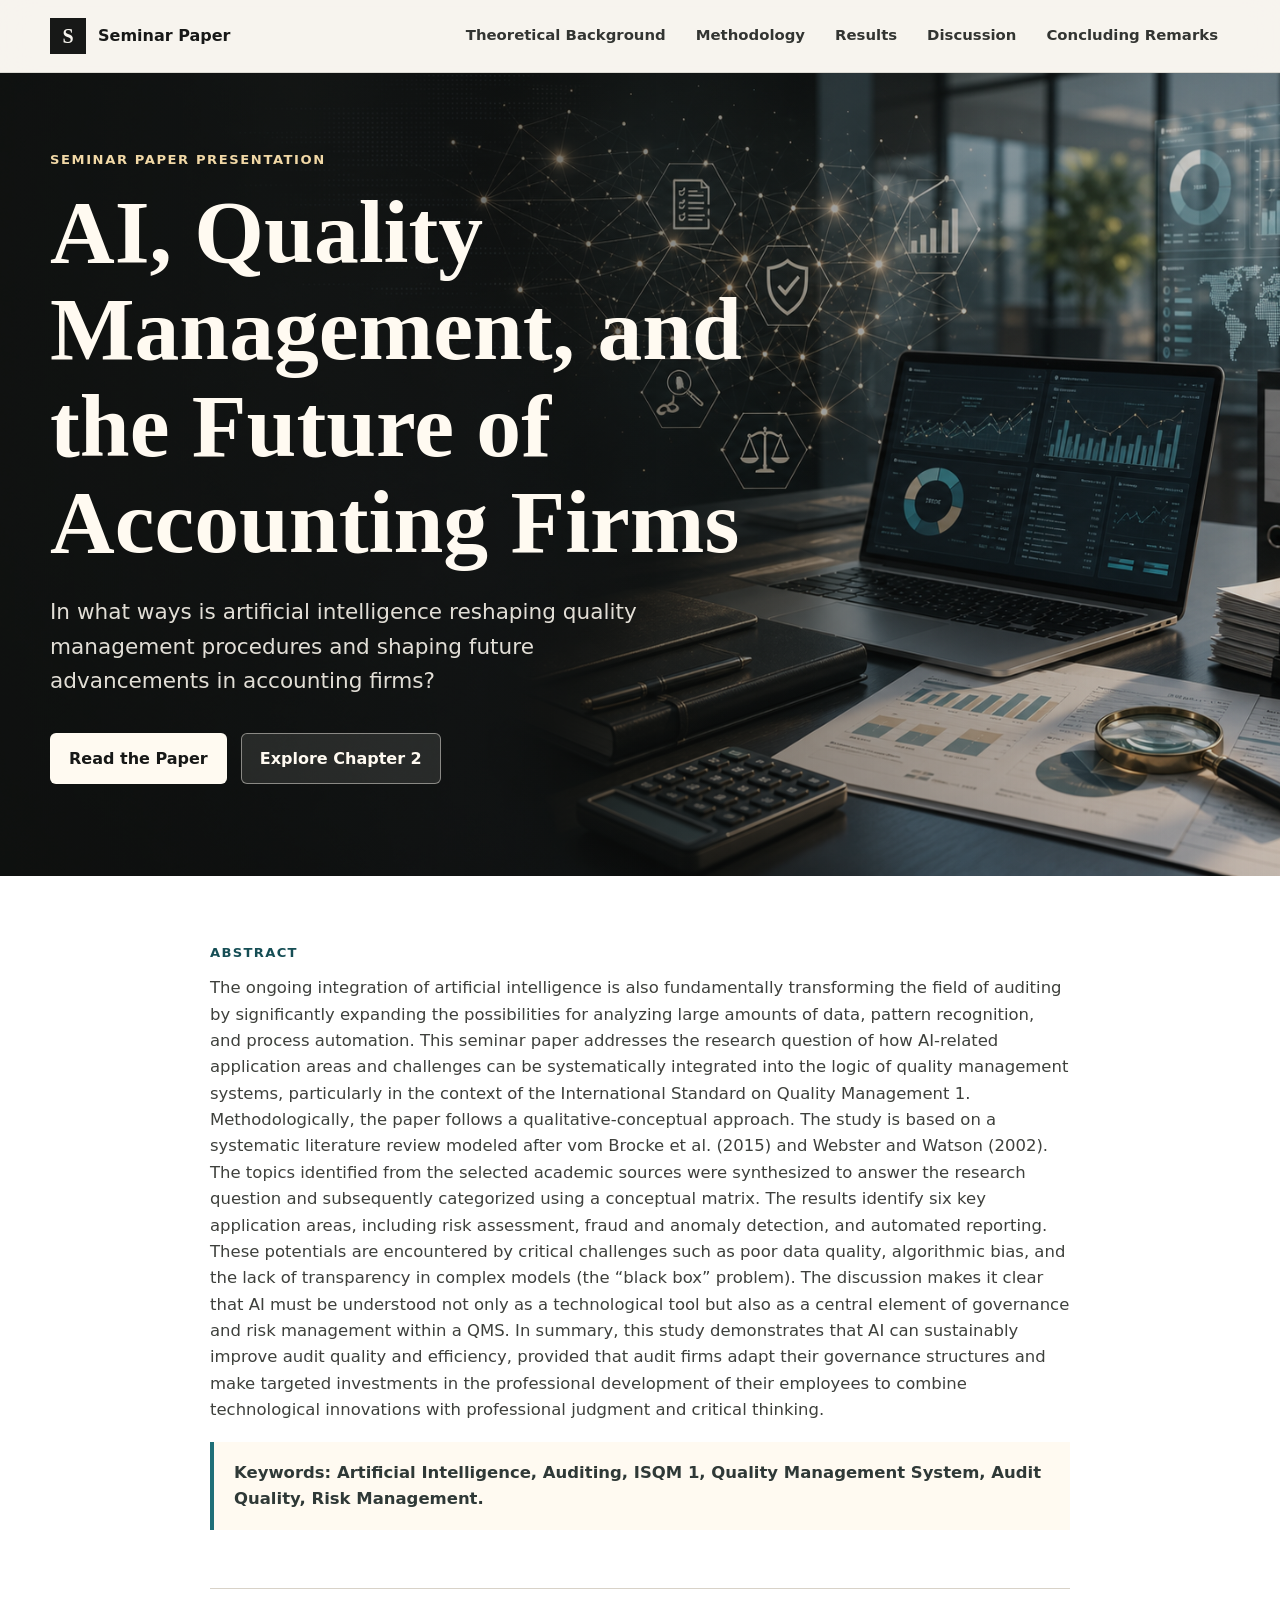
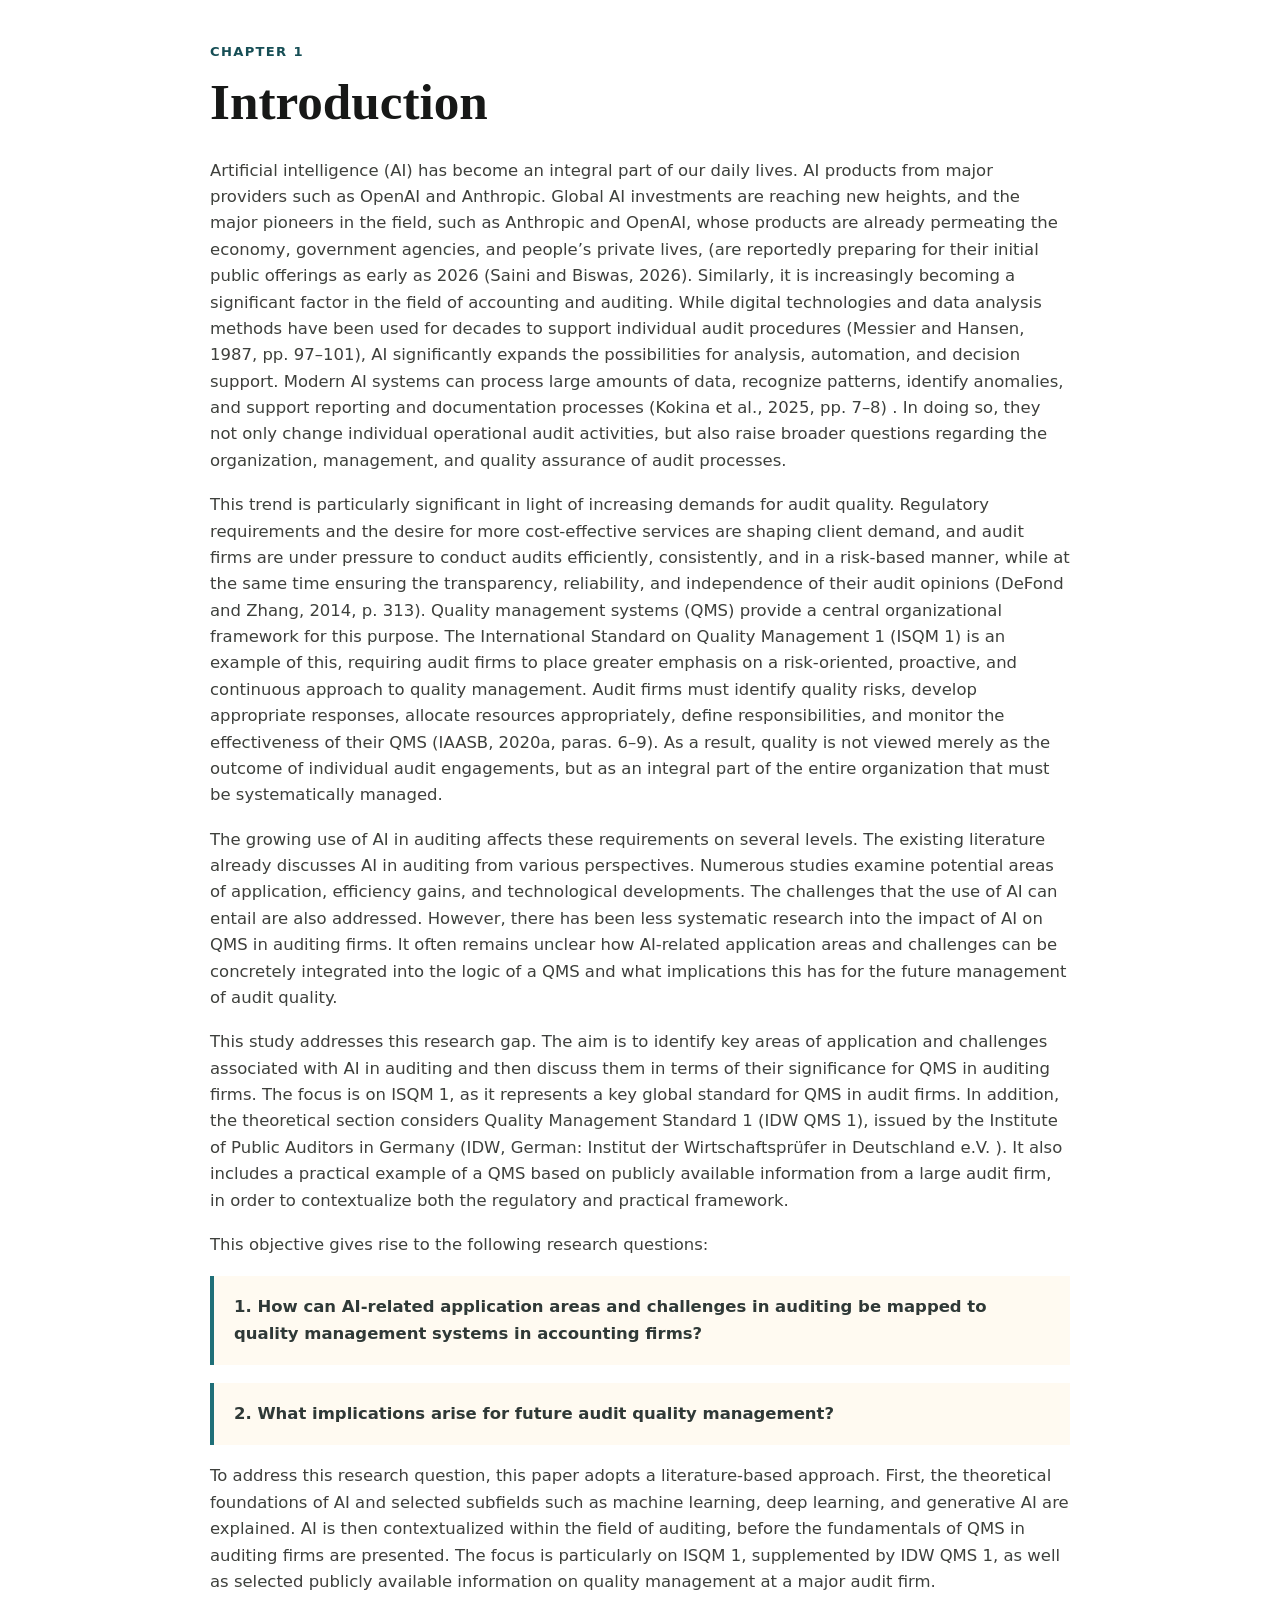
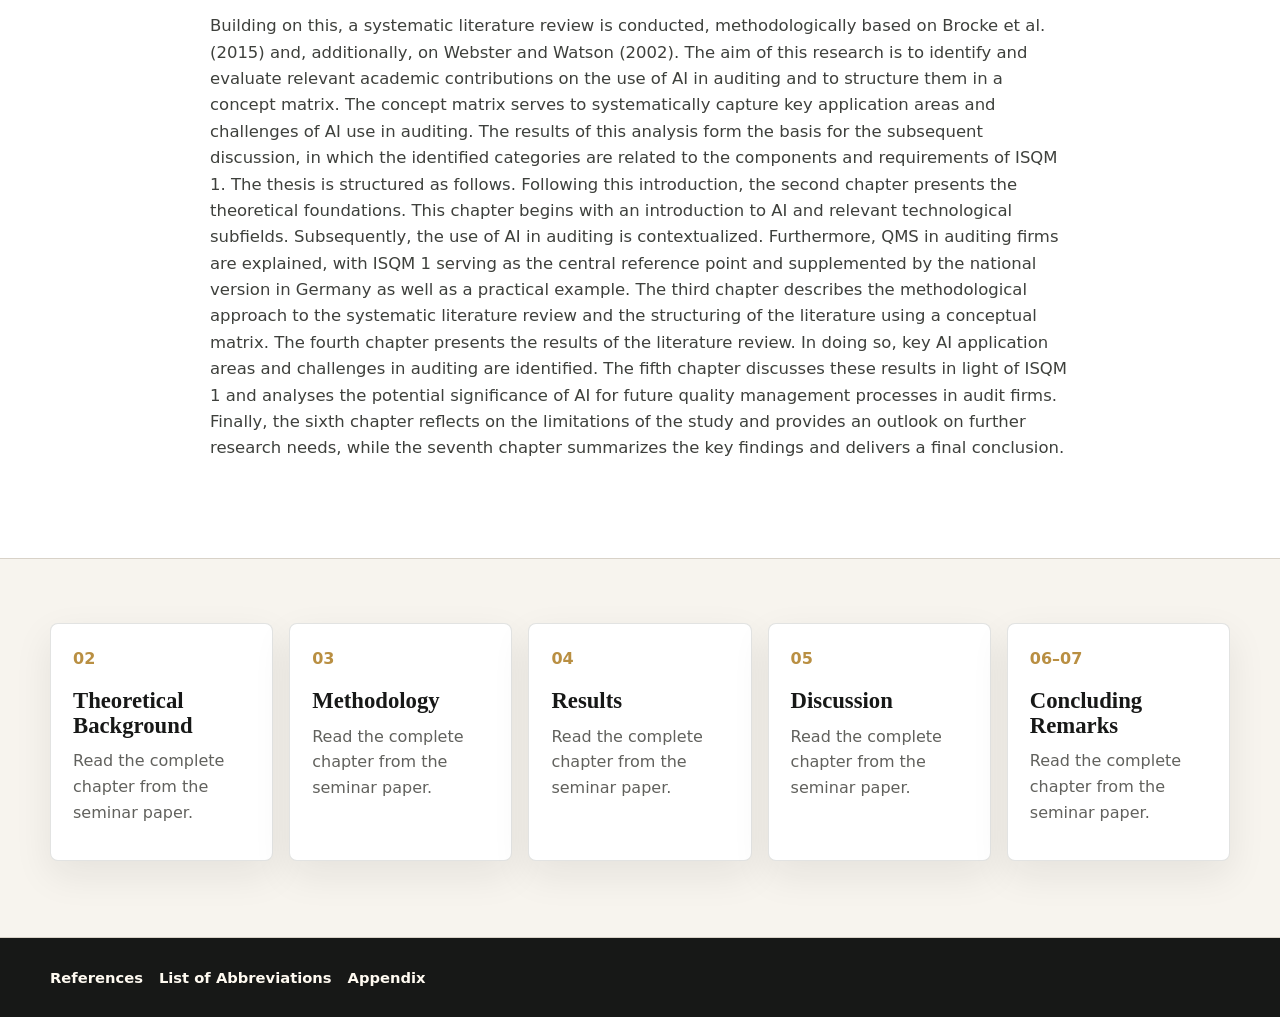
==== commit 0ccf5fc0: "Update index.html" ====
--- a/index.html
+++ b/index.html
@@ -61,7 +61,6 @@
     
   <footer class="site-footer">
     <div class="footer-inner">
-      <span>Seminar Paper Presentation</span>
       <nav class="footer-links" aria-label="Supporting pages">
         <a href="references.html">References</a>
         <a href="abbreviations.html">List of Abbreviations</a>
